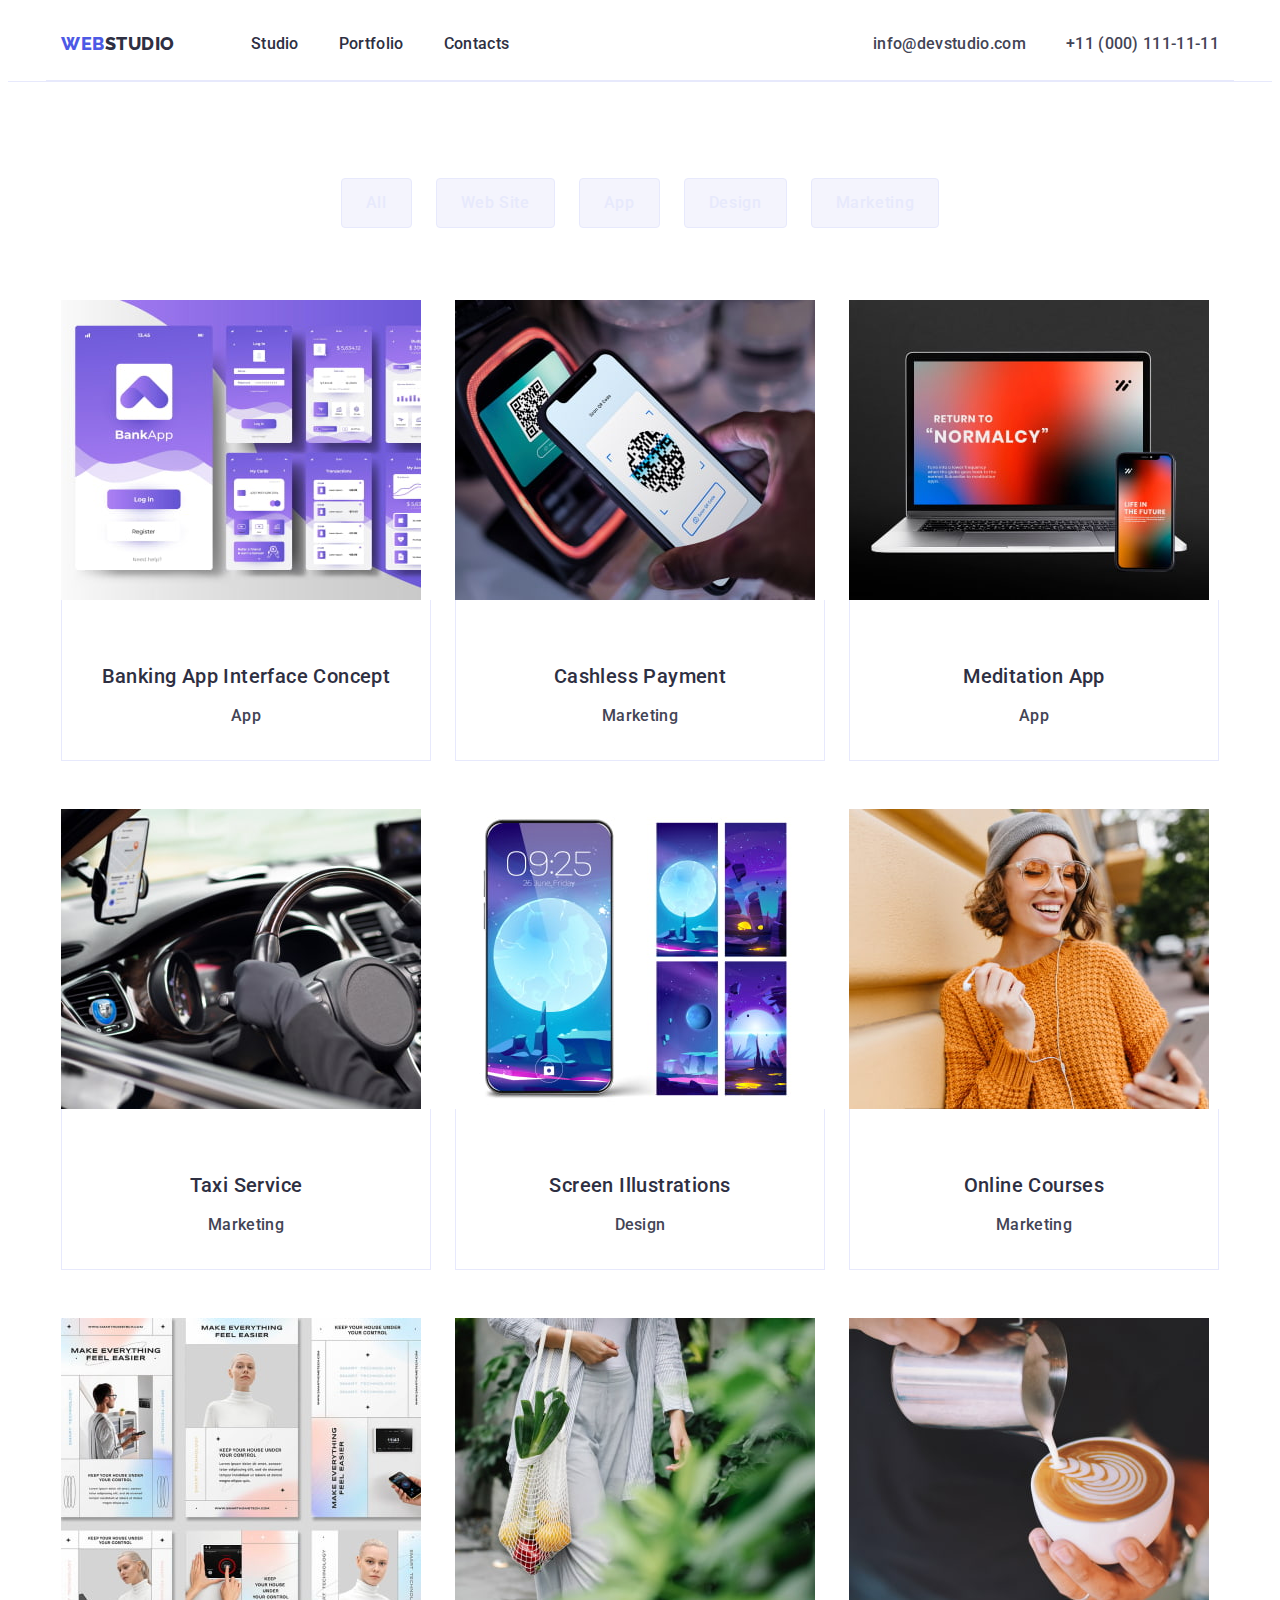
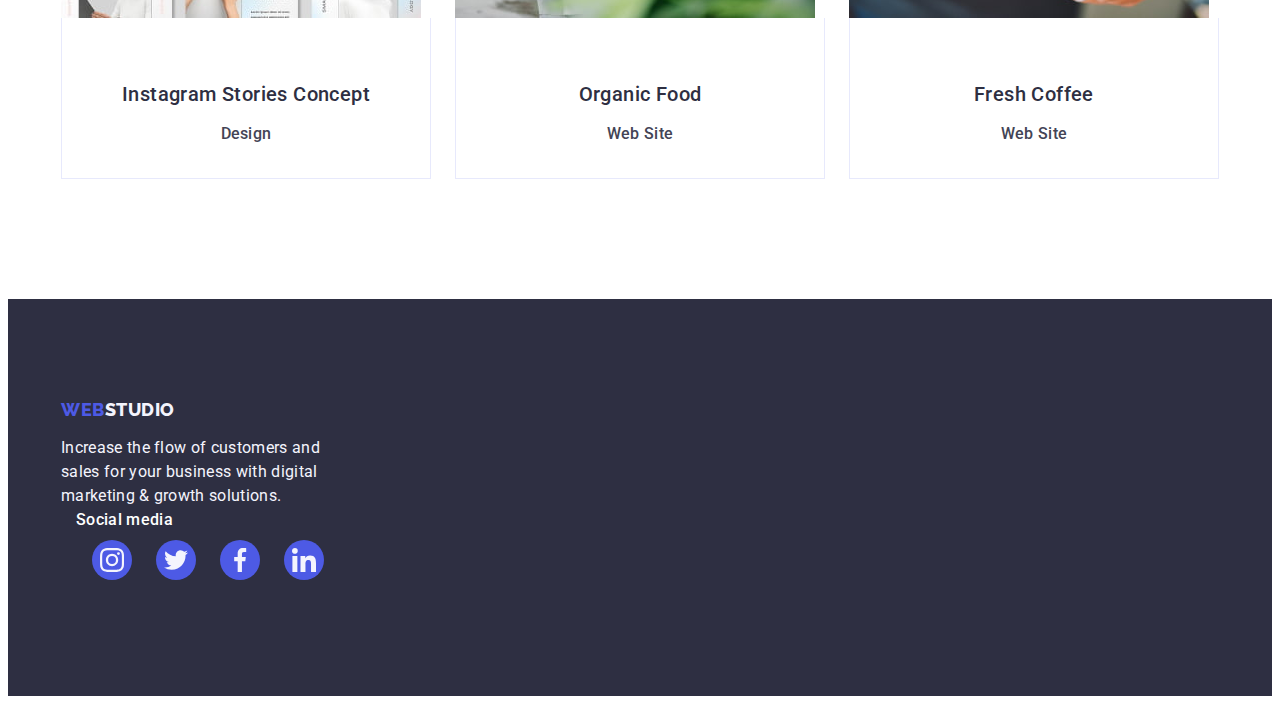
==== portfolio.html @ a4121685 "Summary" ====
<!DOCTYPE html>
<html lang="en">
  <head>
    <meta charset="UTF-8" />
    <meta name="viewport" content="width=device-width, initial-scale=1.0" />
    <title>Portfolio</title>
    <link rel="preconnect" href="https://fonts.googleapis.com" />
    <link rel="preconnect" href="https://fonts.gstatic.com" crossorigin />
    <link
      href="https://fonts.googleapis.com/css2?family=Roboto:wght@400;500;700&display=swap"
      rel="stylesheet"
    />
    <link rel="preconnect" href="https://fonts.googleapis.com" />
    <link rel="preconnect" href="https://fonts.gstatic.com" crossorigin />
    <link
      href="https://fonts.googleapis.com/css2?family=Raleway:wght@800&display=swap"
      rel="stylesheet"
    />
    <!-- modern-normalize -->
    <link
      rel="stylesheet"
      href="https://cdnjs.cloudflare.com/ajax/libs/modern-normalize/2.0.0/modern-normalize.min.css"
      integrity="sha512-4xo8blKMVCiXpTaLzQSLSw3KFOVPWhm/TRtuPVc4WG6kUgjH6J03IBuG7JZPkcWMxJ5huwaBpOpnwYElP/m6wg=="
      crossorigin="anonymous"
      referrerpolicy="no-referrer"
    />
    <!-- custom styles -->
    <link rel="stylesheet" href="./css/styles.css" />
  </head>
  <body>
    <header class="header-section">
      <div class="header-container container">
        <nav class="nav">
          <a class="link logo" href="./index.html"
            >Web<span class="logo-dark">Studio</span></a
          >
          <ul class="nav-list list">
            <li class="link nav-list-item">
              <a class="nav-list-link link" href="./index.html">Studio</a>
            </li>
            <li class="link nav-list-item">
              <a class="nav-list-link link" href="./portfolio.html"
                >Portfolio</a
              >
            </li>
            <li class="link nav-list-item">
              <a class="nav-list-link link" href="">Contacts</a>
            </li>
          </ul>
        </nav>
        <address class="address">
          <ul class="list-address list">
            <li class="link adress-list-item">
              <a class="link adress-list-link" href="mailto:info@devstudio.com"
                >info@devstudio.com</a
              >
            </li>
            <li class="link adress-list-item">
              <a class="link adress-list-link" href="tel:+110001111111"
                >+11 (000) 111-11-11</a
              >
            </li>
          </ul>
        </address>
      </div>
    </header>

    <main>
      <section class="section-container">
        <div class="container">
          <h1 class="visually-hidden">Filter Btn Active</h1>
          <ul class="list filter-btn">
            <li><button class="portfolio-button" type="button">All</button></li>
            <li>
              <button class="portfolio-button" type="button">Web Site</button>
            </li>
            <li><button class="portfolio-button" type="button">App</button></li>
            <li>
              <button class="portfolio-button" type="button">Design</button>
            </li>
            <li>
              <button class="portfolio-button" type="button">Marketing</button>
            </li>
          </ul>
          <ul class="card-set-opportunities list list-opportunities">
            <li class="card-set-item-opportunities link">
              <a class="link list-row" href="">
                <img
                  src="./images/row-1/img-1.jpg"
                  alt="Banking App Interface Concept"
                  width="360"
                  height="300"
                />
                <div class="text-wrapper">
                  <h2 class="list-titel">Banking App Interface Concept</h2>
                  <p class="list-text">App</p>
                </div>
              </a>
            </li>
            <li class="card-set-item-opportunities link">
              <a class="link list-row" href="">
                <div class="opportunities-box">
                  <img
                    src="./images/row-1/img-2.jpg"
                    alt="Cashless Payment"
                    width="360"
                    height="300"
                  />
                  <p class="overlay overlay-text">
                    14 Stylish and User-Friendly App Design Concepts · Task
                    Manager App · Calorie Tracker App · Exotic Fruit Ecommerce
                    App · Cloud Storage App
                  </p>
                </div>
                <div class="text-wrapper">
                  <h2 class="list-titel">Cashless Payment</h2>
                  <p class="list-text">Marketing</p>
                </div>
              </a>
            </li>
            <li class="card-set-item-opportunities link">
              <a class="link list-row" href="">
                <img
                  src="./images/row-1/img-3.jpg"
                  alt="Meditation App"
                  width="360"
                  height="300"
                />
                <div class="text-wrapper">
                  <h2 class="list-titel">Meditation App</h2>
                  <p class="list-text">App</p>
                </div>
              </a>
            </li>
            <li class="card-set-item-opportunities link">
              <a class="link list-row" href="">
                <img
                  src="./images/row-2/img-1.jpg"
                  alt="Taxi Service"
                  width="360"
                  height="300"
                />
                <div class="text-wrapper">
                  <h2 class="list-titel">Taxi Service</h2>
                  <p class="list-text">Marketing</p>
                </div>
              </a>
            </li>
            <li class="card-set-item-opportunities link">
              <a class="link list-row" href="">
                <img
                  src="./images/row-2/img-2.jpg"
                  alt="Screen Illustrations"
                  width="360"
                  height="300"
                />
                <div class="text-wrapper">
                  <h2 class="list-titel">Screen Illustrations</h2>
                  <p class="list-text">Design</p>
                </div>
              </a>
            </li>
            <li class="card-set-item-opportunities link">
              <a class="link list-row" href="">
                <img
                  src="./images/row-2/img-3.jpg"
                  alt="Online Courses"
                  width="360"
                  height="300"
                />
                <div class="text-wrapper">
                  <h2 class="list-titel">Online Courses</h2>
                  <p class="list-text">Marketing</p>
                </div>
              </a>
            </li>
            <li class="card-set-item-opportunities link">
              <a class="link list-row" href="">
                <img
                  src="./images/row-3/img-1.jpg"
                  alt="Instagram Stories Concept"
                  width="360"
                  height="300"
                />
                <div class="text-wrapper">
                  <h2 class="list-titel">Instagram Stories Concept</h2>
                  <p class="list-text">Design</p>
                </div>
              </a>
            </li>
            <li class="card-set-item-opportunities link">
              <a class="link list-row" href="">
                <img
                  src="./images/row-3/img-2.jpg"
                  alt="Organic Food"
                  width="360"
                  height="300"
                />
                <div class="text-wrapper">
                  <h2 class="list-titel">Organic Food</h2>
                  <p class="list-text">Web Site</p>
                </div>
              </a>
            </li>
            <li class="card-set-item-opportunities link">
              <a class="link list-row" href="">
                <img
                  src="./images/row-3/img-3.jpg"
                  alt="Fresh Coffee"
                  width="360"
                  height="300"
                />
                <div class="text-wrapper">
                  <h2 class="list-titel">Fresh Coffee</h2>
                  <p class="list-text">Web Site</p>
                </div>
              </a>
            </li>
          </ul>
        </div>
      </section>
    </main>
    <footer class="portfolio-footer">
      <div class="container footer">
        <div class="text-footer">
          <a class="link logo" href="./index.html"
            >Web<span class="logo-light">Studio</span></a
          >
          <p class="logo-desc">
            Increase the flow of customers and sales for your business with
            digital marketing & growth solutions.
          </p>
          <div class="box-social-media container">
            <h2 class="title-social-media">Social media</h2>
            <ul class="team-card-socials socials">
              <li class="socials-item">
                <a href="" class="socials-link">
                  <span class="hero-link-circle">
                    <svg class="socials-icon" width="24px" height="24px">
                      <use href="./images/icons.svg#icon-instagram-2"></use>
                    </svg>
                  </span>
                </a>
              </li>
              <li class="socials-item">
                <a href="" class="socials-link">
                  <span class="hero-link-circle">
                    <svg class="socials-icon" width="24px" height="24px">
                      <use href="./images/icons.svg#icon-twitter-1"></use>
                    </svg>
                  </span>
                </a>
              </li>
              <li class="socials-item">
                <a href="" class="socials-link">
                  <span class="hero-link-circle">
                    <svg class="socials-icon" width="24px" height="24px">
                      <use href="./images/icons.svg#icon-facebook-1"></use>
                    </svg>
                  </span>
                </a>
              </li>
              <li class="socials-item">
                <a href="" class="socials-link">
                  <span class="hero-link-circle">
                    <svg class="socials-icon" width="24px" height="24px">
                      <use href="./images/icons.svg#icon-linkedin-1"></use>
                    </svg>
                  </span>
                </a>
              </li>
            </ul>
          </div>
        </div>
      </div>
    </footer>
  </body>
</html>
---- css/styles.css ----
:root {
    /* Fonts */
    --primary-font:"Roboto","sans-serif";
    --secondary-font:"Raleway", "sans-serif";
    /* Colors */
    --primary-colors:#434455;
    --navyblue: #2E2F42;
    --bg-color: #FFFFFF;
    --logo-color:#4d5ae5;
    --color-nav-list-item:#2e2f42;
    --desc-list-text:#434455;
    --footer-background-color:#2e2f42;
    --logo-color:#4d5ae5;
    --logo-desc-color:#F4F4FD;
    --portfolio-button-color:#4d5ae5;
    --portfolio-button-bg:#F4F4FD;
    --benefits-title-color:#2e2f42;
    --desc-title-color:#2e2f42;
   --desc-team-title-color:#2e2f42;
   --desc-team-subtitle-color:#2e2f42;
   --portfolio-footer-bg:#2e2f42;
   --portfolio-button-color:#e7e9fc;
   --portfolio-button-hover-color:#e7e9fc;
/* Others */
--item: 3;
--indent: 24px;
   /* Portfolio */
   --list-titel-color:#2e2f42;
   --list-text-color:#434455;
}


/* Base styles */
body {
font-family: "Roboto", sans-serif;
color: var(--primary-colors);
background-color: var(--bg-color);
}
.header-section{
    border-bottom: 1px solid #e7e9fc
}
.header-container {
    display: flex;
    justify-content: space-between;
    border-bottom: 1px solid #e7e9fc;
}

/* reset start */
h1,
h2,
h3,
h4,
h5,
h6,
p {
    margin: 0;
}

.link{
    color: currentColor;
    text-decoration: none;
}
.list {
    list-style: none;
    padding: 0;
    margin: 0;
}

img {
    display: block;
    max-width: 100%;
    height: auto;
    object-fit: cover;
}
.section {
    padding-top: 60px;
    padding-bottom: 60px;

}
.container {
    max-width: 1158px;
    padding-left: 15px;
    padding-right: 15px;
    margin-left: auto;
    margin-right: auto;

    /* outline: 2px solid #2E2F42;
        outline-offset: -2px; */
}

.hero {
    padding-bottom: 123px;
   
}

.hero-button {
    display: block;
    height: 56px;
    min-width: 169px;
    margin-left: auto;
    margin-right: auto;
    padding: 16px 32px;
    border-radius: 4px;
        background: var(--iris, #4D5AE5);
        box-shadow: 0px 4px 4px 0px rgba(0, 0, 0, 0.15);
        border: none;
}
.hero-container {
    /* padding: 188px 0 */

}

.link {
    text-decoration: none;

    /* Studio */
    font-family: 'Roboto';
    font-weight: 500;
    line-height: 1.5;
    letter-spacing: 0.02em;
    color: currentColor;
}
   
button {
    font-family: inherit;
    cursor: pointer;
}


/* top Line */
.nav {
display: flex;
align-items: center;

}

.linl.logo {
    
}
.logo {
    display: flex;
    align-items: center;
    margin-right: 76px;
        color: var(--logo-color);
        font-family: "Raleway", sans-serif;
        font-weight: 800;
        font-size: 18px;
        font-style: normal;
        line-height: 1.17;
        letter-spacing: 0.03em;
        text-transform: uppercase;
        text-decoration: none;
        color: currentColor;


}
.link {
    text-decoration: none;
}
.logo-dark {
    color: var(--navyblue, #2E2F42);

}
.logo-light {
    color: var(--cloud, #F4F4FD);
}

.nav-list{
    display: flex;
    gap: 40px;
    align-items: center;
}
.list {
    color: #2E2F42);
    font-size: 16px;
    font-style: normal;
    font-weight: 500;
    line-height: 1.5;
    letter-spacing: 0.32px;
    list-style: none;
        
       

}

.nav-list-item {
font-weight: 500;
font-size: 16px;
line-height: 1.5;
letter-spacing: 0.002em;
color:var(--color-nav-list-item) ;
}



.nav-list-link {
    position: relative;
    display: block;
    padding-top: 24px;
    padding-bottom: 24px;

    transition: color 250ms cubic-bezier(0.4, 0, 0.2, 1), color 250ms cubic-bezier(0.4, 0, 0.2, 1) ;

}
.nav-list-link::after {
    content: "";
    position: absolute;
    bottom: 0;
    left: 0;

    display: block;
    width: 100%;
    left: 0;
    bottom: -1;
    height: 4px;
    border-radius: 2px;
}



.nav-list-link:hover::after{
background: var(--ocean, #404BBF);
 }
    





.link:hover {
    color:#404bbf ;
}
.link:focus {
    color: #404bbf;
}

.address {
    color: var(--slate, #434455);
    
        font-size: 16px;
        font-style: normal;
        font-weight: 400;
        line-height: 1.5;
        letter-spacing: 0.02em;
        text-decoration: none;

}
.address:hover {
color: #404bbf;
}
.adress:focus {
    color: #404bbf;
}

.list-address {
    align-items: center;
    display: flex;
    gap: 40px;
}

.list {

}

.adress-list-item {
    list-style: none;
}

.adress-list-link{
display: block;
padding-top: 24px;
 padding-bottom: 24px;
text-decoration: none;
color: currentColor;

transition: color 250ms cubic-bezier(0.4, 0, 0.2, 1), color 250ms cubic-bezier(0.4, 0, 0.2, 1);

}

.adress-list-link:hover {
    color: #404bbf;

}
.adress-list-link:focus {
color: #404bbf;
}

/* hero images */
.hero {
    padding: 188px 0;
    background: var(--navyblue);
    background-repeat: no-repeat;
    background-position: center;
    max-width: 1440px;
    margin: 0 auto;
    background-image: linear-gradient(rgba(46, 47, 66, 0.7),
        rgba(46, 47, 66, 0.7)),
        url(../images/hero-image/people-office-1.jpg);

}

.hero-title {
        max-width:496px;;
        margin: 0 auto;
        margin-bottom:  48px;
        font-weight: 700;
        font-size: 56px;
        line-height: 1.07;
        text-align: center;
        letter-spacing: 0.02em;
        color: #FFFFFF;

}

.hero-button {

    background-color: #4D5AE5;
    font-family: "Roboto", sans-serif;
    font-weight: 500;
    font-size: 16px;
    line-height: 1.5;
    letter-spacing: 0.04em;
        color: #ffffff;
}
.hero-button:hover {
    background-color: #404BBF;
}

.hero-button:focus {
    background-color: #404BBF;
}




/* overeating */
.benefits-section {
padding: 120px 0;
}

.benefits-title {
font-weight: 500;
    font-size: 20px;
    line-height: 1.2;
    letter-spacing: 0.02em;
    color:var(--benefits-title-color) ;
    margin-bottom: 8px;
    margin-top: 8px;
}

/* visually-hidden */

.container-benefits{
    width: 1158px;
}
.benefits-title-our-advantages{
    position: absolute;
    width: 1px;
    height: 1px;
    margin: -1px;
    border: 0;
    padding: 0;
    white-space: nowrap;
    clip-path: inset(100%);
    clip: rect(0 0 0 0);
    overflow: hidden;
}

.list-benefits {
display: flex;
gap: 24px;
}

.benefits-list-item {
width: calc((100% - 24px * 3) /4);
    list-style: none;
    padding-left: 24px;
}

.benefits-list-wrapper {
 width: 264px;
 height: 112px;
 display: flex;
 align-items: center;
 justify-content: center;
border-radius: 4px;
background: var(--cloud, #F4F4FD);

}

.benefits-list-item:first-child{
    padding-left: 0px;
}
   


.benefits-list-desc {
line-height: 1.5;
letter-spacing:0.02em;

}


/*What Are we doing */
.desc-section {
    padding-bottom: 120px;

}

.desc-title {
    margin: 0 auto;
    margin-bottom: 72px;
    font-weight: 500;
    font-size: 36px;
    line-height: 1.11;
    letter-spacing: 0.02em;
    text-align: center;
    text-transform: capitalize;
    color:var(--desc-title-color)
}

.card-set-ul {
    display: flex;
    gap: 24px;
    flex-wrap: wrap;
    
    /* column-gap: var(--indent); */
}

.card-set-item {
    /* width: calc((100% - var(--indent) * var(--item)-1)) / var(--item); */
width: calc(100% - 48px)/3;
}


.list {

}

.desc-list-item {

   
}


.desc-list-img {
}

/* Our Team */
.desc-team {
background-color: #F4F4FD;
padding: 120px 0
}

.desc-team-title {
margin: 0 auto;
margin-bottom: 72px;
font-size: 36px;
line-height: 1.11;
text-align:center;
letter-spacing: 0.02em;
text-transform: capitalize;
color:var(--desc-team-title-color) ;
}

.card-set-our-team{
    display: flex;
    gap: 24px;
}


.list {list-style: none;
}
.our-team {
    display: flex;
    text-align: center;
}

.desc-team-list-item {
    gap: 24px;
  width: calc((100% - 72px) / 4);
    list-style: none;
    /* background-color: #FFFFFF; */
    border-radius: 0px 0px 4px 4px;

} 

.desc-list-img {

   
}
.desc-team-wrapper {
padding: 32px 0px;
background: var(--white, #FFF);
    box-shadow: 0px 2px 1px 0px rgba(46, 47, 66, 0.08), 0px 1px 1px 0px rgba(46, 47, 66, 0.16), 0px 1px 6px 0px rgba(46, 47, 66, 0.08);
    
} 

.desc-team-subtitle {
margin-top: 32px;
margin-bottom: 8px;
font-weight: 500;
font-size: 20px;
line-height: 1.2;
letter-spacing: 0.02em;
color:var(--desc-team-subtitle-color)
}

.desc-list-text {
line-height: 1.5;
letter-spacing: 0.02em;
color: var(--desc-list-text)
}

.team-card-socials {
    display: flex;
    justify-content: center;
    align-items: center;
    gap: 24px; 
    margin-top: 8px;
    /* margin-bottom: 32px; */
    margin-left: 16px;
    margin-right: 16px;
    list-style-type: none;
    padding-left: 0;
    max-width: 232px;
}

.socials-item {
    
}

.hero-link-circle {
    display: inline-flex;
    align-items: center;
    justify-content: center;
    /* gap: 24px; */

    width: 40px;
    height: 40px;

    background-color:  #4D5AE5;
    border-radius: 50%;
}

.socials-icon {
    fill: #F4F4FD;
}

/* Customers */
.section-customers {
    max-width: 1128px;
    height: 200px;
}

.box-customers {
    margin: 0;
}


.title-customers{
color: var(--navyblue, #2E2F42);
    text-align: center;

font-family: Roboto;
    font-size: 36px;
    font-style: normal;
    font-weight: 700;
    line-height: 1.11;
    /* 111.111% */
    letter-spacing: 0.02em;
    text-transform: capitalize;
    margin-top: 0;
    margin-bottom: 72px;

}

.list-customers{
    display: flex;
    justify-content: center;
        align-items: center;
    gap: 24px;
    margin-right: 16px;
    list-style-type: none;
    padding-left: 0;
    

}
.item-customers{
border-radius: 4px;
    border: 1px solid var(--lightslate, #8E8F99);
    gap: 24px;
    fill: #8E8F99;
}

.item-customers :hover {
fill: #404BBF;
}


.border-icon{


}

.icon-customers{

}

/* Footer */
.footer{
    padding: 100px 0;
    background-color: var(--footer-background-color);
    
}


.logo {
font-family: "Raleway", sans-serif;
line-height: 1.17;
color:var(--logo-color)
}

.logo-footer{
    display: inline-block;
    margin-bottom: 16px;
}
.logo-desc {
margin-top: 16px;
line-height: 1.5;
color:var(--logo-desc-color);
letter-spacing:0.02em;
display: block;
max-width: 264px;
}


/* Portfolio */
/* main */
.portfolio-footer {
background-color:var(--portfolio-footer-bg)
}

.card-set-opportunities {
display: flex;
flex-wrap: wrap;
column-gap: 24px;
row-gap: 48px;
}

.list-opportunities{
    text-align: center;
}
.card-set-item-opportunities{
width: calc((100% - 48px) / 3);
}
.list {
list-style:none;
}
.filter-btn{
    display: flex;
    margin-bottom: 72px;
    justify-content: center;
    gap: 24px;
}
.portfolio-button {
    padding: 12px 24px;
    font-family: "Roboto", sans-serif;
    font-weight: 500;
    font-size: 16px;
    line-height: 1.5;
    letter-spacing: 0.04em;
    color: var(--portfolio-button-color);
    background-color: var(--portfolio-button-bg);
    border: 1px solid var(--portfolio-button-color);
    border-radius: 4px;

}

.portfolio-button:hover {
    color: #FFFFFF;
    background-color: #404BBF;
    border: 1px solid var(--portfolio-button-hover-color);
    border: 1px solid transparent;
}

.portfolio-button:focus {
    color: #FFFFFF;
    background-color: #404BBF;
    border: 1px solid transparent;
}

.section-container{
padding-top: 96px;
padding-bottom: 120px;
}
.visually-hidden {
    position: absolute;
        width: 1px;
        height: 1px;
        margin: -1px;
        border: 0;
        padding: 0;
        white-space: nowrap;
        clip-path: inset(100%);
        clip: rect(0 0 0 0);
        overflow: hidden;
}
.link{
    text-decoration: none
}

.list-row-link {
    text-decoration: none
}

.text-wrapper{
    padding: 32px 16px;
    border: 1px solid var(--cornflower, #E7E9FC);
    background: var(--white, #FFF);
    border-top: none;
}

.list-titel {
    margin-top: 32px;
    margin-bottom: 8px;
    font-weight: 500;
    font-size: 20px;
    line-height: 1.2;
    letter-spacing: 0.02em;
    color:var(--list-titel-color)
}
.list-text {
    padding-top: 8px;
    font-size: 16px;
    line-height: 1.5;
    letter-spacing: 0.02em;
    color:var(--list-text-color);
}

.opportunities-box {
    position: relative;
    overflow: hidden;
}

.box-social-media {
    

}

.overlay {
position: absolute;
    top: 0;
    left: 0;
    transform: translateY(100%);
    transition-property: transform;
    transition-duration: 400ms;
    transition-timing-function: ease;
    transition-delay: 0s;


    width: 100%;
    height: 100%;

    display: flex;
    justify-content: center;
    align-items: center;
    background: var(--iris, #4D5AE5);
    padding-left: 32px;
    padding-right: 32px;
    padding-top: 40px;
    padding-bottom: 164px;
}

.card-set-item-opportunities:hover .overlay {
    transform: translateY(0);
}
.overlay-text {
    color: var(--cloud, #F4F4FD);
    font-size: 16px;
    line-height: 1.5;
    letter-spacing: 0.03em;
}

.title-social-media{
    color: var(--white, #FFF);
    
        /* Body Medium */
        font-family: Roboto;
        font-size: 16px;
        font-style: normal;
        font-weight: 500;
        line-height: 1.5;
        letter-spacing: 0.32px;
}

/* Modal window */
.backdrop {
position: fixed;
top: 0;
left: 0;

width: 100%;
height: 100%;
background: var(--navyblue-modal, rgba(46, 47, 66, 0.40));

transition: opacity 300ms ease-out, visibility 300ms ease-out;

}

.backdrop.is-hidden {
    opacity: 0;
    pointer-events: none;
    visibility: hidden;
}
.modal {
    position: absolute;
    top: 50%;
    left: 50%;
    transform: translateX(-50%) translateY(-50%);


   width: 408px; 
   min-height: 584px;
border-radius: 4px;
    background: var(--dairy, #FCFCFC);
    box-shadow: 0px 2px 1px 0px rgba(0, 0, 0, 0.20), 0px 1px 3px 0px rgba(0, 0, 0, 0.12), 0px 1px 1px 0px rgba(0, 0, 0, 0.14);

}

.modal-btn {
    position: absolute;
    top: 24px;
    right: 24px;
    display: flex;
    justify-content: center;
    align-items: center;

fill: var(--cornflower, #E7E9FC);
    stroke-width: 1px;
    stroke: rgba(0, 0, 0, 0.10);

    border-radius: 50%;
    padding: 8px;
}

.modal-btn-icon {
 fill: #2E2F42;
}
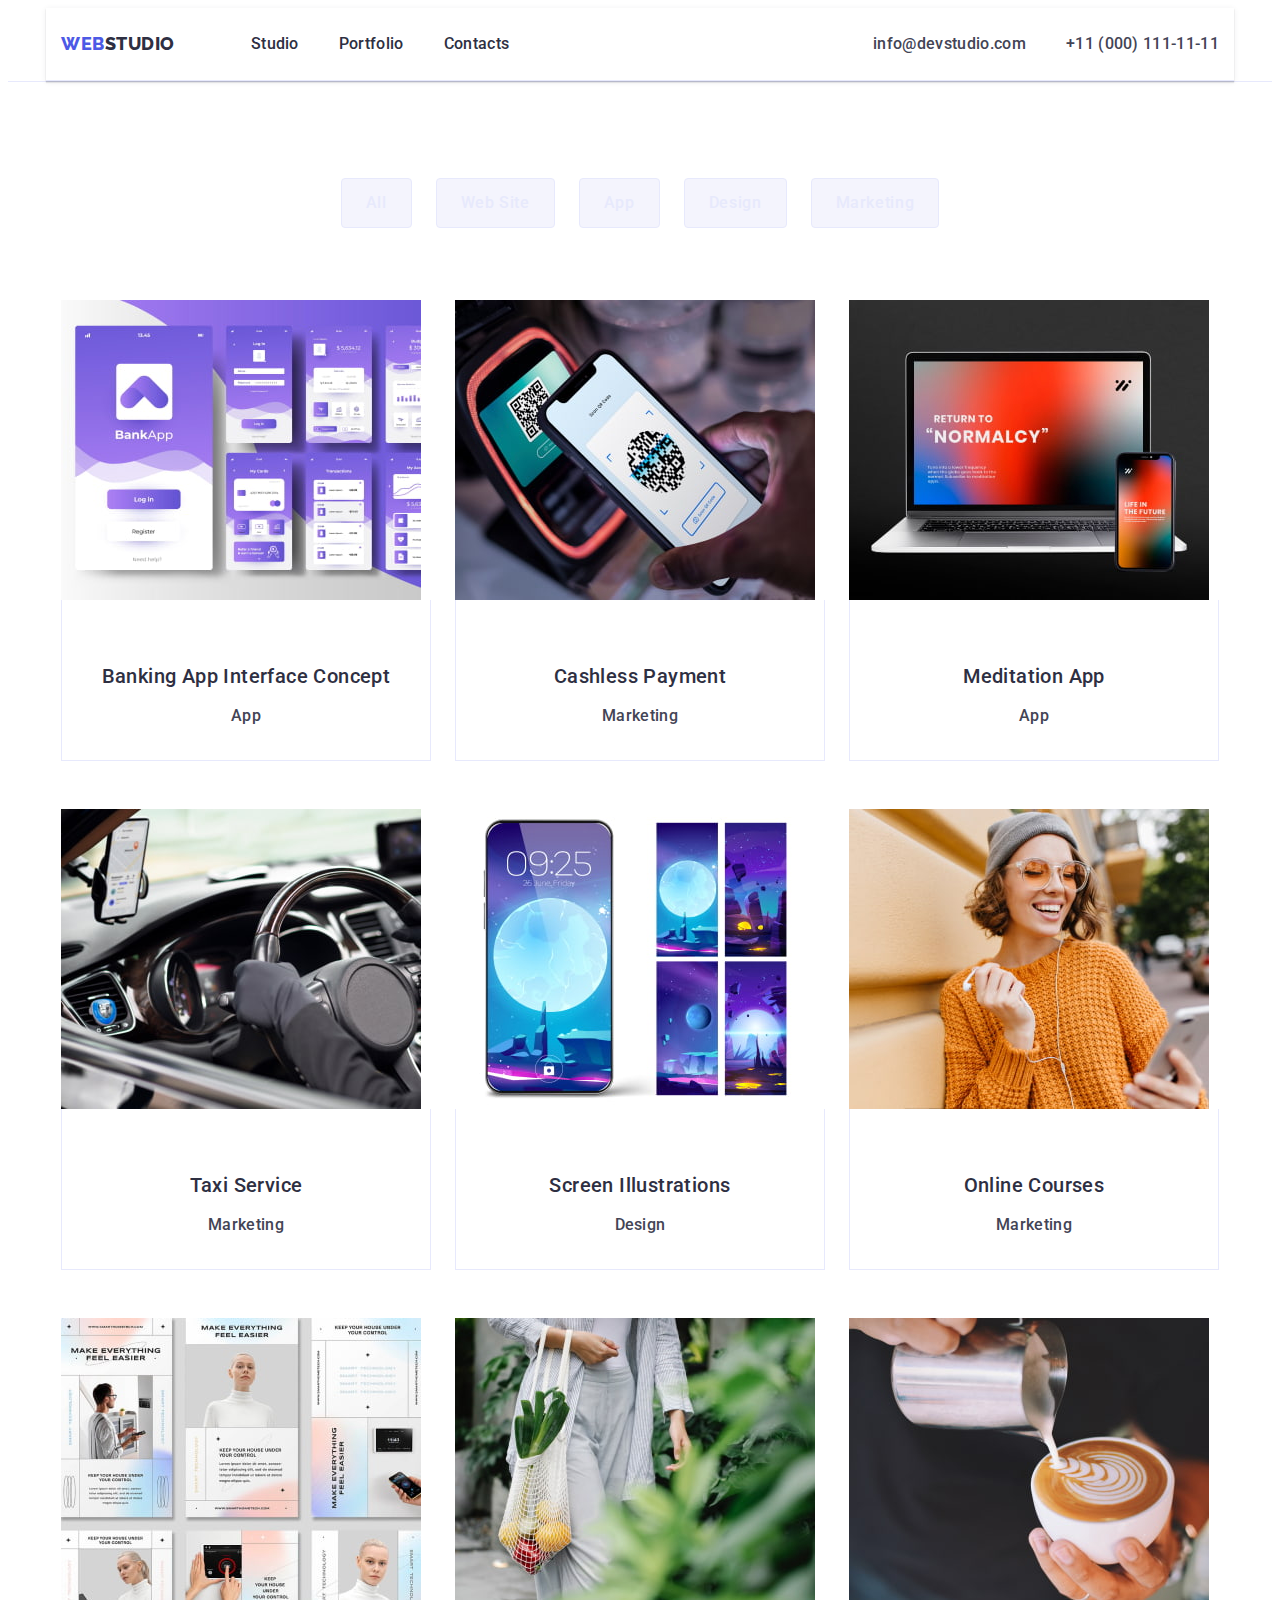
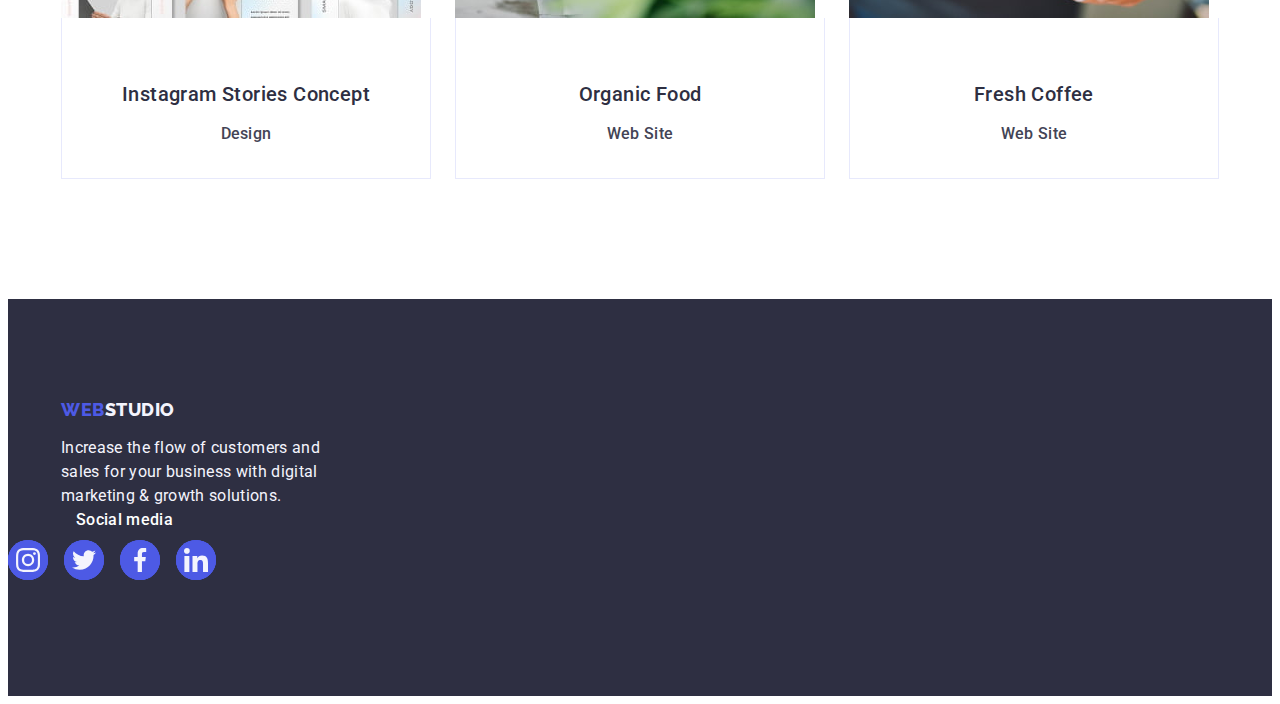
==== commit 58ad4f0f: "Update" ====
--- a/portfolio.html
+++ b/portfolio.html
@@ -70,27 +70,38 @@
         <div class="container">
           <h1 class="visually-hidden">Filter Btn Active</h1>
           <ul class="list filter-btn">
-            <li><button class="portfolio-button" type="button">All</button></li>
-            <li>
+            <li class="item-button">
+              <button class="portfolio-button" type="button">All</button>
+            </li>
+            <li class="item-button">
               <button class="portfolio-button" type="button">Web Site</button>
             </li>
-            <li><button class="portfolio-button" type="button">App</button></li>
-            <li>
+            <li class="item-button">
+              <button class="portfolio-button" type="button">App</button>
+            </li>
+            <li class="item-button">
               <button class="portfolio-button" type="button">Design</button>
             </li>
-            <li>
+            <li class="item-button">
               <button class="portfolio-button" type="button">Marketing</button>
             </li>
           </ul>
           <ul class="card-set-opportunities list list-opportunities">
             <li class="card-set-item-opportunities link">
               <a class="link list-row" href="">
-                <img
-                  src="./images/row-1/img-1.jpg"
-                  alt="Banking App Interface Concept"
-                  width="360"
-                  height="300"
-                />
+                <div class="opportunities-box">
+                  <img
+                    src="./images/row-1/img-1.jpg"
+                    alt="Banking App Interface Concept"
+                    width="360"
+                    height="300"
+                  />
+                  <p class="overlay overlay-text">
+                    14 Stylish and User-Friendly App Design Concepts · Task
+                    Manager App · Calorie Tracker App · Exotic Fruit Ecommerce
+                    App · Cloud Storage App
+                  </p>
+                </div>
                 <div class="text-wrapper">
                   <h2 class="list-titel">Banking App Interface Concept</h2>
                   <p class="list-text">App</p>
@@ -120,12 +131,19 @@
             </li>
             <li class="card-set-item-opportunities link">
               <a class="link list-row" href="">
-                <img
-                  src="./images/row-1/img-3.jpg"
-                  alt="Meditation App"
-                  width="360"
-                  height="300"
-                />
+                <div class="opportunities-box">
+                  <img
+                    src="./images/row-1/img-3.jpg"
+                    alt="Meditation App"
+                    width="360"
+                    height="300"
+                  />
+                  <p class="overlay overlay-text">
+                    14 Stylish and User-Friendly App Design Concepts · Task
+                    Manager App · Calorie Tracker App · Exotic Fruit Ecommerce
+                    App · Cloud Storage App
+                  </p>
+                </div>
                 <div class="text-wrapper">
                   <h2 class="list-titel">Meditation App</h2>
                   <p class="list-text">App</p>
@@ -134,12 +152,19 @@
             </li>
             <li class="card-set-item-opportunities link">
               <a class="link list-row" href="">
-                <img
-                  src="./images/row-2/img-1.jpg"
-                  alt="Taxi Service"
-                  width="360"
-                  height="300"
-                />
+                <div class="opportunities-box">
+                  <img
+                    src="./images/row-2/img-1.jpg"
+                    alt="Taxi Service"
+                    width="360"
+                    height="300"
+                  />
+                  <p class="overlay overlay-text">
+                    14 Stylish and User-Friendly App Design Concepts · Task
+                    Manager App · Calorie Tracker App · Exotic Fruit Ecommerce
+                    App · Cloud Storage App
+                  </p>
+                </div>
                 <div class="text-wrapper">
                   <h2 class="list-titel">Taxi Service</h2>
                   <p class="list-text">Marketing</p>
@@ -148,12 +173,19 @@
             </li>
             <li class="card-set-item-opportunities link">
               <a class="link list-row" href="">
-                <img
-                  src="./images/row-2/img-2.jpg"
-                  alt="Screen Illustrations"
-                  width="360"
-                  height="300"
-                />
+                <div class="opportunities-box">
+                  <img
+                    src="./images/row-2/img-2.jpg"
+                    alt="Screen Illustrations"
+                    width="360"
+                    height="300"
+                  />
+                  <p class="overlay overlay-text">
+                    14 Stylish and User-Friendly App Design Concepts · Task
+                    Manager App · Calorie Tracker App · Exotic Fruit Ecommerce
+                    App · Cloud Storage App
+                  </p>
+                </div>
                 <div class="text-wrapper">
                   <h2 class="list-titel">Screen Illustrations</h2>
                   <p class="list-text">Design</p>
@@ -162,12 +194,19 @@
             </li>
             <li class="card-set-item-opportunities link">
               <a class="link list-row" href="">
-                <img
-                  src="./images/row-2/img-3.jpg"
-                  alt="Online Courses"
-                  width="360"
-                  height="300"
-                />
+                <div class="opportunities-box">
+                  <img
+                    src="./images/row-2/img-3.jpg"
+                    alt="Online Courses"
+                    width="360"
+                    height="300"
+                  />
+                  <p class="overlay overlay-text">
+                    14 Stylish and User-Friendly App Design Concepts · Task
+                    Manager App · Calorie Tracker App · Exotic Fruit Ecommerce
+                    App · Cloud Storage App
+                  </p>
+                </div>
                 <div class="text-wrapper">
                   <h2 class="list-titel">Online Courses</h2>
                   <p class="list-text">Marketing</p>
@@ -176,12 +215,19 @@
             </li>
             <li class="card-set-item-opportunities link">
               <a class="link list-row" href="">
-                <img
-                  src="./images/row-3/img-1.jpg"
-                  alt="Instagram Stories Concept"
-                  width="360"
-                  height="300"
-                />
+                <div class="opportunities-box">
+                  <img
+                    src="./images/row-3/img-1.jpg"
+                    alt="Instagram Stories Concept"
+                    width="360"
+                    height="300"
+                  />
+                  <p class="overlay overlay-text">
+                    14 Stylish and User-Friendly App Design Concepts · Task
+                    Manager App · Calorie Tracker App · Exotic Fruit Ecommerce
+                    App · Cloud Storage App
+                  </p>
+                </div>
                 <div class="text-wrapper">
                   <h2 class="list-titel">Instagram Stories Concept</h2>
                   <p class="list-text">Design</p>
@@ -190,12 +236,19 @@
             </li>
             <li class="card-set-item-opportunities link">
               <a class="link list-row" href="">
-                <img
-                  src="./images/row-3/img-2.jpg"
-                  alt="Organic Food"
-                  width="360"
-                  height="300"
-                />
+                <div class="opportunities-box">
+                  <img
+                    src="./images/row-3/img-2.jpg"
+                    alt="Organic Food"
+                    width="360"
+                    height="300"
+                  />
+                  <p class="overlay overlay-text">
+                    14 Stylish and User-Friendly App Design Concepts · Task
+                    Manager App · Calorie Tracker App · Exotic Fruit Ecommerce
+                    App · Cloud Storage App
+                  </p>
+                </div>
                 <div class="text-wrapper">
                   <h2 class="list-titel">Organic Food</h2>
                   <p class="list-text">Web Site</p>
@@ -204,12 +257,19 @@
             </li>
             <li class="card-set-item-opportunities link">
               <a class="link list-row" href="">
-                <img
-                  src="./images/row-3/img-3.jpg"
-                  alt="Fresh Coffee"
-                  width="360"
-                  height="300"
-                />
+                <div class="opportunities-box">
+                  <img
+                    src="./images/row-3/img-3.jpg"
+                    alt="Fresh Coffee"
+                    width="360"
+                    height="300"
+                  />
+                  <p class="overlay overlay-text">
+                    14 Stylish and User-Friendly App Design Concepts · Task
+                    Manager App · Calorie Tracker App · Exotic Fruit Ecommerce
+                    App · Cloud Storage App
+                  </p>
+                </div>
                 <div class="text-wrapper">
                   <h2 class="list-titel">Fresh Coffee</h2>
                   <p class="list-text">Web Site</p>
@@ -221,7 +281,7 @@
       </section>
     </main>
     <footer class="portfolio-footer">
-      <div class="container footer">
+      <div class="box-social-media container footer">
         <div class="text-footer">
           <a class="link logo" href="./index.html"
             >Web<span class="logo-light">Studio</span></a
@@ -231,7 +291,7 @@
             digital marketing & growth solutions.
           </p>
           <div class="box-social-media container">
-            <h2 class="title-social-media">Social media</h2>
+            <p class="subtitle-social-media">Social media</p>
             <ul class="team-card-socials socials">
               <li class="socials-item">
                 <a href="" class="socials-link">
--- a/css/styles.css
+++ b/css/styles.css
@@ -21,6 +21,8 @@
    --portfolio-footer-bg:#2e2f42;
    --portfolio-button-color:#e7e9fc;
    --portfolio-button-hover-color:#e7e9fc;
+   --socials-item-bg-color:#4d5ae5;
+   --link-customers-color:#8e8f99;
 /* Others */
 --item: 3;
 --indent: 24px;
@@ -43,6 +45,9 @@
     display: flex;
     justify-content: space-between;
     border-bottom: 1px solid #e7e9fc;
+    box-shadow: 0px 2px 1px rgba(46, 47, 66, 0.08),
+        0px 1px 1px rgba(46, 47, 66, 0.16),
+        0px 1px 6px rgba(46, 47, 66, 0.08);
 }
 
 /* reset start */
@@ -188,7 +193,7 @@
 font-size: 16px;
 line-height: 1.5;
 letter-spacing: 0.002em;
-color:var(--color-nav-list-item) ;
+color:var(--color-nav-list-item)
 }
 
 
@@ -205,7 +210,7 @@
 .nav-list-link::after {
     content: "";
     position: absolute;
-    bottom: 0;
+    bottom: -1;
     left: 0;
 
     display: block;
@@ -214,6 +219,7 @@
     bottom: -1;
     height: 4px;
     border-radius: 2px;
+    /* background-color: #404bbf; */
 }
 
 
@@ -264,6 +270,7 @@
 
 .adress-list-item {
     list-style: none;
+    transition: color 250ms cubic-bezier(0.4, 0, 0.2, 1);
 }
 
 .adress-list-link{
@@ -296,7 +303,7 @@
     background-image: linear-gradient(rgba(46, 47, 66, 0.7),
         rgba(46, 47, 66, 0.7)),
         url(../images/hero-image/people-office-1.jpg);
-
+background-size: cover;
 }
 
 .hero-title {
@@ -321,6 +328,7 @@
     line-height: 1.5;
     letter-spacing: 0.04em;
         color: #ffffff;
+        transition:background-color 250ms cubic-bezier(0.4, 0, 0.2, 1);
 }
 .hero-button:hover {
     background-color: #404BBF;
@@ -385,6 +393,7 @@
  justify-content: center;
 border-radius: 4px;
 background: var(--cloud, #F4F4FD);
+margin-bottom: 8px;
 
 }
 
@@ -482,6 +491,9 @@
     list-style: none;
     /* background-color: #FFFFFF; */
     border-radius: 0px 0px 4px 4px;
+    box-shadow:0px 1px 6px rgba(46, 47, 66, 0.08),
+        0px 1px 1px rgba(46, 47, 66, 0.16),
+        0px 2px 1px rgba(46, 47, 66, 0.08);
 
 } 
 
@@ -514,9 +526,12 @@
 
 .team-card-socials {
     display: flex;
+    gap: 16px;
     justify-content: center;
     align-items: center;
-    gap: 24px; 
+    width: 40px;
+    height: 40px;
+     
     margin-top: 8px;
     /* margin-bottom: 32px; */
     margin-left: 16px;
@@ -527,7 +542,27 @@
 }
 
 .socials-item {
-    
+    width: 40px;
+    height: 40px;
+    background-color: var(--socials-item-bg-color);
+    border-radius: 50%;
+    display: flex;
+    align-items: center;
+    justify-content: center;
+    transition: background-color 250ms cubic-bezier(0.4, 0, 0.2, 1);
+}
+.socials-link {
+    width: 100%;
+    height: 100%;
+    background-color: var(--socials-item-bg-color);
+    border-radius: 50%;
+    display: flex;
+    align-items: center;
+    justify-content: center;
+}
+.socials-link :hover, .socials-link :focus {
+    background-color: #31d0aa;
+    background-color: #31d0aa;
 }
 
 .hero-link-circle {
@@ -549,8 +584,9 @@
 
 /* Customers */
 .section-customers {
+    padding-top: 120px;
+    padding-bottom: 120px;
     max-width: 1128px;
-    height: 200px;
 }
 
 .box-customers {
@@ -587,8 +623,10 @@
 
 }
 .item-customers{
-border-radius: 4px;
-    border: 1px solid var(--lightslate, #8E8F99);
+    width: calc((100% - 120px) / 6);
+    height: 88px;
+/* border-radius: 4px;
+    border: 1px solid var(--lightslate, #8E8F99); */
     gap: 24px;
     fill: #8E8F99;
 }
@@ -597,6 +635,22 @@
 fill: #404BBF;
 }
 
+.link-customers{
+    width: 100%;
+    height: 100%;
+    border: 1px solid #8e8f99;
+    border-radius: 4px;
+    display: flex;
+    align-items: center;
+    justify-content: center;
+    color: var(--link-customers-color)
+ 
+}
+
+.link-customers :hover {
+    border-color: #404bbf;
+    color: #404bbf;
+}
 
 .border-icon{
 
@@ -604,7 +658,7 @@
 }
 
 .icon-customers{
-
+fill: currentColor;
 }
 
 /* Footer */
@@ -614,6 +668,11 @@
     
 }
 
+.footer-box {
+    display: flex;
+    align-items: baseline;
+    margin-right: 120px
+}
 
 .logo {
 font-family: "Raleway", sans-serif;
@@ -652,8 +711,17 @@
     text-align: center;
 }
 .card-set-item-opportunities{
+    display: block;
 width: calc((100% - 48px) / 3);
 }
+
+.card-set-item-opportunities :hover, .card-set-item-opportunities :focus {
+box-shadow: 0px 1px 6px rgba(46, 47, 66, 0.08),
+        0px 1px 1px rgba(46, 47, 66, 0.16),
+        0px 2px 1px rgba(46, 47, 66, 0.08);
+    transition: box-shadow 250ms cubic-bezier(0.4, 0, 0.2, 1);
+}
+
 .list {
 list-style:none;
 }
@@ -663,6 +731,14 @@
     justify-content: center;
     gap: 24px;
 }
+
+.item-button {
+transition: color 250ms cubic-bezier(0.4, 0, 0.2, 1),
+    background-color 250ms cubic-bezier(0.4, 0, 0.2, 1),
+    border-color 250ms cubic-bezier(0.4, 0, 0.2, 1),
+    box-shadow 250ms cubic-bezier(0.4, 0, 0.2, 1);
+}
+
 .portfolio-button {
     padding: 12px 24px;
     font-family: "Roboto", sans-serif;
@@ -682,6 +758,7 @@
     background-color: #404BBF;
     border: 1px solid var(--portfolio-button-hover-color);
     border: 1px solid transparent;
+    box-shadow: 0px 3px 1px rgba(0, 0, 0, 0.1), 0px 2px 1px rgba(0, 0, 0, 0.08), 0px 2px 2px rgba(0, 0, 0, 0.12);
 }
 
 .portfolio-button:focus {
@@ -744,8 +821,7 @@
 }
 
 .box-social-media {
-    
-
+   
 }
 
 .overlay {
@@ -782,7 +858,7 @@
     letter-spacing: 0.03em;
 }
 
-.title-social-media{
+.subtitle-social-media{
     color: var(--white, #FFF);
     
         /* Body Medium */
@@ -791,7 +867,7 @@
         font-style: normal;
         font-weight: 500;
         line-height: 1.5;
-        letter-spacing: 0.32px;
+        letter-spacing: 0.02em;
 }
 
 /* Modal window */
@@ -803,9 +879,7 @@
 width: 100%;
 height: 100%;
 background: var(--navyblue-modal, rgba(46, 47, 66, 0.40));
-
-transition: opacity 300ms ease-out, visibility 300ms ease-out;
-
+transition: opacity 250ms cubic-bezier(0.4, 0, 0.2, 1), visibility 250ms cubic-bezier(0.4, 0, 0.2, 1);
 }
 
 .backdrop.is-hidden {
@@ -825,7 +899,7 @@
 border-radius: 4px;
     background: var(--dairy, #FCFCFC);
     box-shadow: 0px 2px 1px 0px rgba(0, 0, 0, 0.20), 0px 1px 3px 0px rgba(0, 0, 0, 0.12), 0px 1px 1px 0px rgba(0, 0, 0, 0.14);
-
+   transition: transform 250ms cubic-bezier(0.4, 0, 0.2, 1);
 }
 
 .modal-btn {
@@ -835,15 +909,17 @@
     display: flex;
     justify-content: center;
     align-items: center;
-
-fill: var(--cornflower, #E7E9FC);
-    stroke-width: 1px;
-    stroke: rgba(0, 0, 0, 0.10);
-
-    border-radius: 50%;
-    padding: 8px;
-}
-
+    background-color: #e7e9fc;
+    border: 1px solid rgba(0, 0, 0, 0.1);
+    padding: 0;
+    transition: background-color 250ms cubic-bezier(0.4, 0, 0.2, 1), border 250ms cubic-bezier(0.4, 0, 0.2, 1);
+}
+
+.modal-btn :hover, .modal-btn :focus {
+    background-color: #404bbf;
+    border: none;
+    
+}
 .modal-btn-icon {
- fill: #2E2F42;
+transition: fill 250ms cubic-bezier(0.4, 0, 0.2, 1);
 }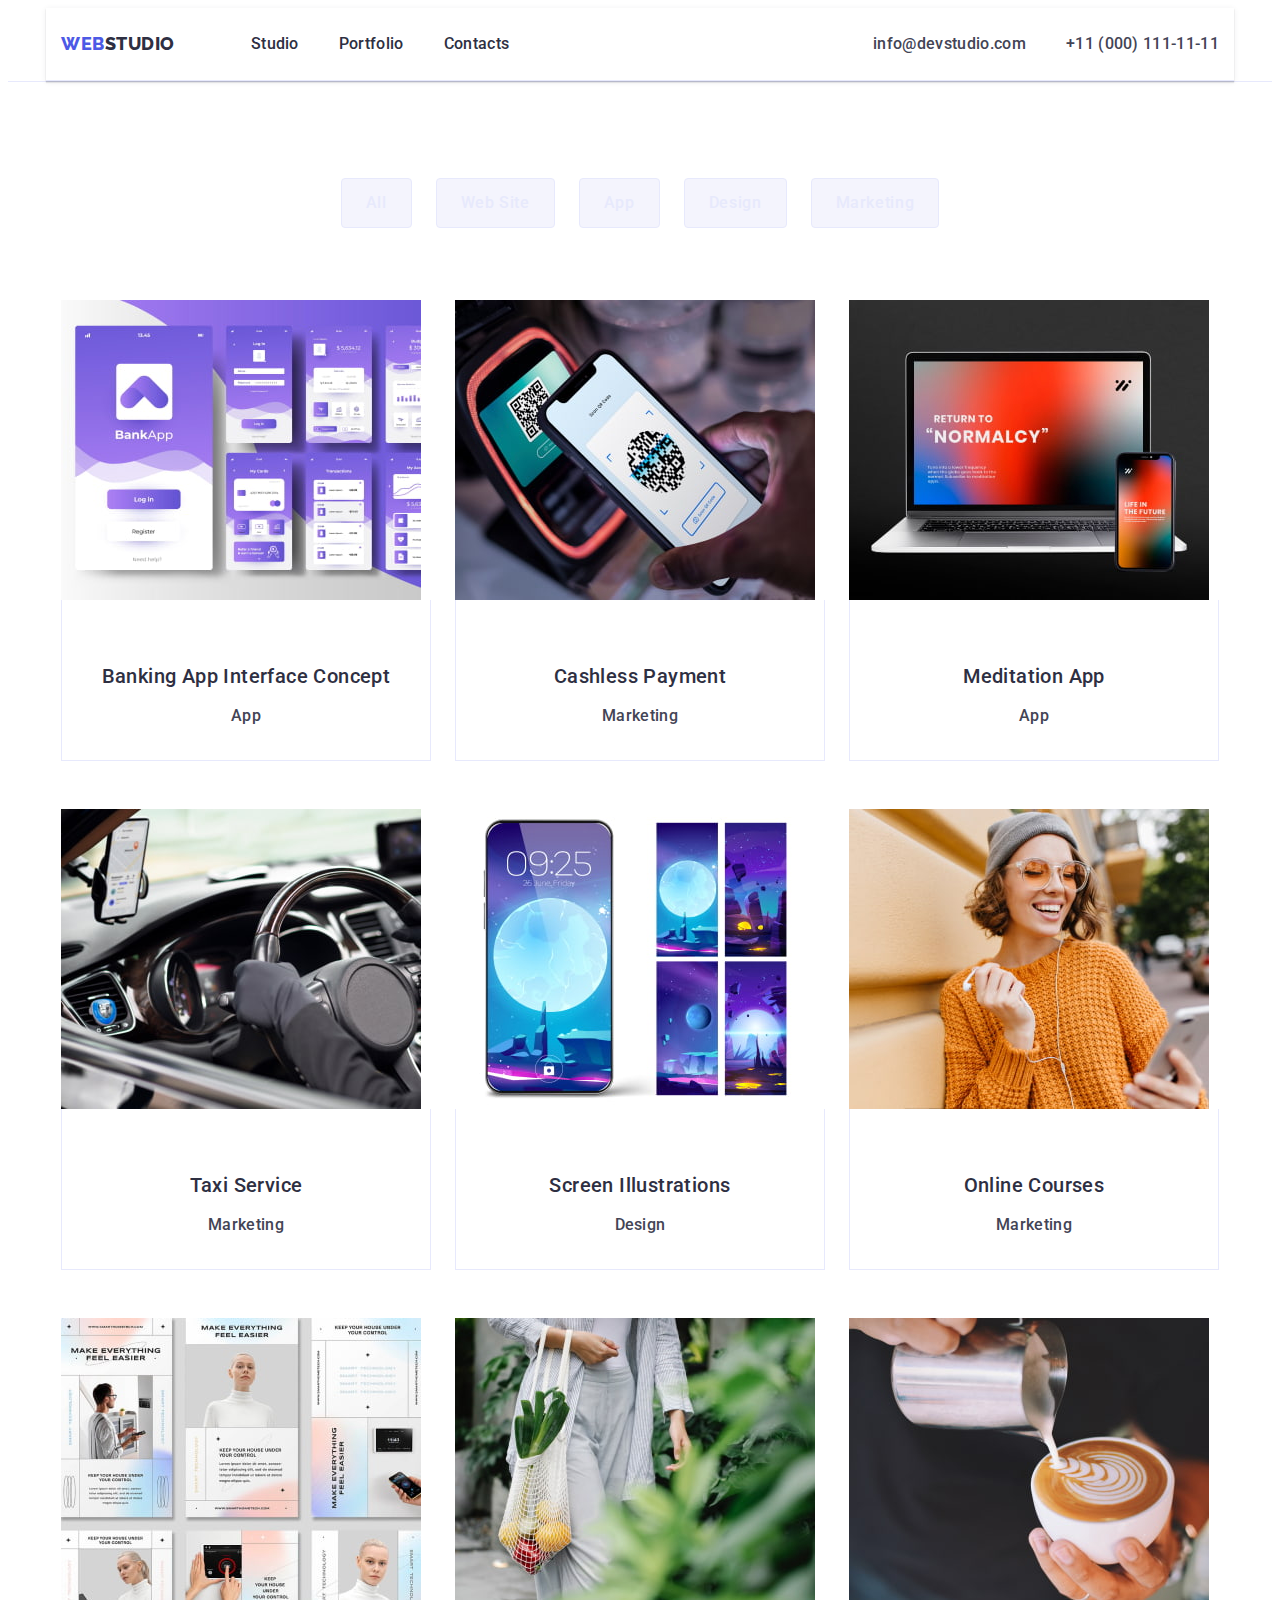
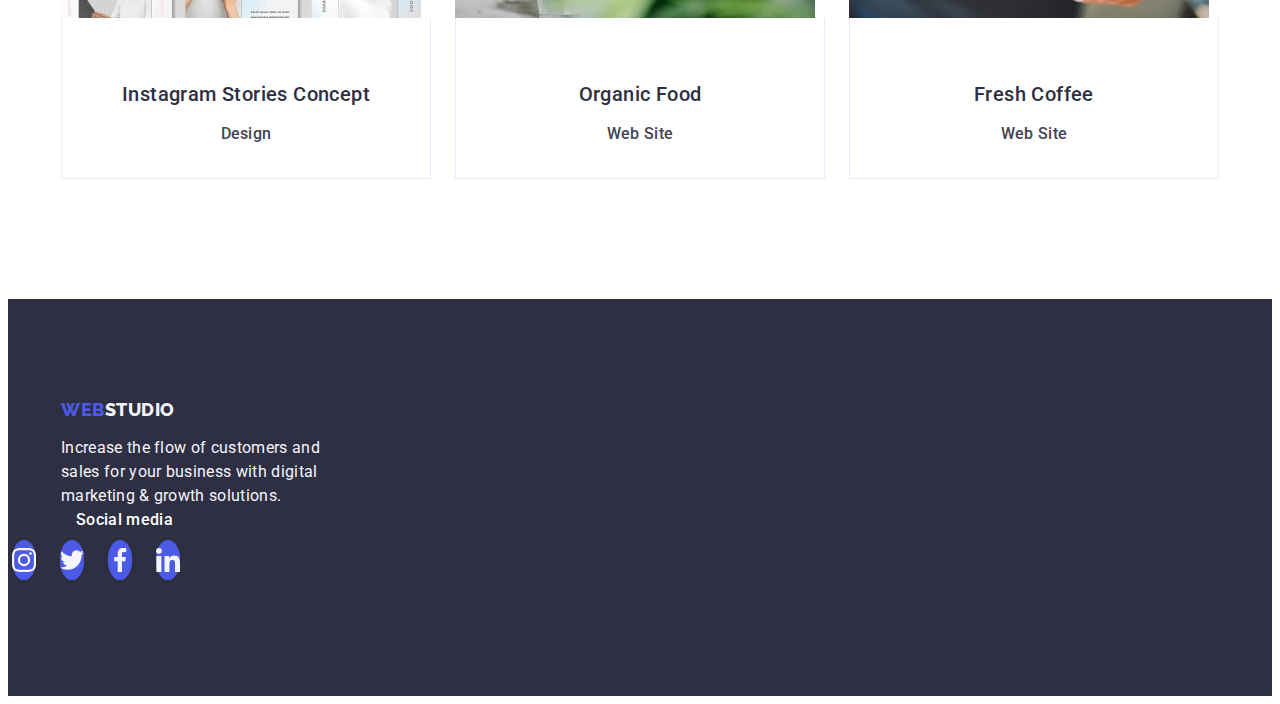
==== commit b4179241: "update" ====
--- a/portfolio.html
+++ b/portfolio.html
@@ -295,38 +295,30 @@
             <ul class="team-card-socials socials">
               <li class="socials-item">
                 <a href="" class="socials-link">
-                  <span class="hero-link-circle">
-                    <svg class="socials-icon" width="24px" height="24px">
-                      <use href="./images/icons.svg#icon-instagram-2"></use>
-                    </svg>
-                  </span>
+                  <svg class="socials-icon" width="24px" height="24px">
+                    <use href="./images/icons.svg#icon-instagram-2"></use>
+                  </svg>
                 </a>
               </li>
               <li class="socials-item">
                 <a href="" class="socials-link">
-                  <span class="hero-link-circle">
-                    <svg class="socials-icon" width="24px" height="24px">
-                      <use href="./images/icons.svg#icon-twitter-1"></use>
-                    </svg>
-                  </span>
+                  <svg class="socials-icon" width="24px" height="24px">
+                    <use href="./images/icons.svg#icon-twitter-1"></use>
+                  </svg>
                 </a>
               </li>
               <li class="socials-item">
                 <a href="" class="socials-link">
-                  <span class="hero-link-circle">
-                    <svg class="socials-icon" width="24px" height="24px">
-                      <use href="./images/icons.svg#icon-facebook-1"></use>
-                    </svg>
-                  </span>
+                  <svg class="socials-icon" width="24px" height="24px">
+                    <use href="./images/icons.svg#icon-facebook-1"></use>
+                  </svg>
                 </a>
               </li>
               <li class="socials-item">
                 <a href="" class="socials-link">
-                  <span class="hero-link-circle">
-                    <svg class="socials-icon" width="24px" height="24px">
-                      <use href="./images/icons.svg#icon-linkedin-1"></use>
-                    </svg>
-                  </span>
+                  <svg class="socials-icon" width="24px" height="24px">
+                    <use href="./images/icons.svg#icon-linkedin-1"></use>
+                  </svg>
                 </a>
               </li>
             </ul>
--- a/css/styles.css
+++ b/css/styles.css
@@ -526,7 +526,7 @@
 
 .team-card-socials {
     display: flex;
-    gap: 16px;
+    gap: 24px;
     justify-content: center;
     align-items: center;
     width: 40px;
@@ -534,11 +534,10 @@
      
     margin-top: 8px;
     /* margin-bottom: 32px; */
-    margin-left: 16px;
-    margin-right: 16px;
+   
     list-style-type: none;
     padding-left: 0;
-    max-width: 232px;
+    
 }
 
 .socials-item {
@@ -562,21 +561,19 @@
 }
 .socials-link :hover, .socials-link :focus {
     background-color: #31d0aa;
-    background-color: #31d0aa;
-}
-
-.hero-link-circle {
+}
+
+/* .hero-link-circle {
     display: inline-flex;
     align-items: center;
     justify-content: center;
-    /* gap: 24px; */
 
     width: 40px;
     height: 40px;
 
     background-color:  #4D5AE5;
     border-radius: 50%;
-}
+} */
 
 .socials-icon {
     fill: #F4F4FD;
@@ -586,7 +583,6 @@
 .section-customers {
     padding-top: 120px;
     padding-bottom: 120px;
-    max-width: 1128px;
 }
 
 .box-customers {
@@ -629,10 +625,13 @@
     border: 1px solid var(--lightslate, #8E8F99); */
     gap: 24px;
     fill: #8E8F99;
-}
-
-.item-customers :hover {
-fill: #404BBF;
+    transition:border-color 250ms cubic-bezier(0.4, 0, 0.2, 1),
+        color 250ms cubic-bezier(0.4, 0, 0.2, 1);
+}
+
+.item-customers :hover, .item-customers :focus  {
+border-color: #404bbf;
+color: #404bbf;
 }
 
 .link-customers{
@@ -647,7 +646,7 @@
  
 }
 
-.link-customers :hover {
+.link-customers :hover, .link-customers :focus  {
     border-color: #404bbf;
     color: #404bbf;
 }
@@ -663,6 +662,7 @@
 
 /* Footer */
 .footer{
+    display: flex;
     padding: 100px 0;
     background-color: var(--footer-background-color);
     
@@ -670,8 +670,9 @@
 
 .footer-box {
     display: flex;
+    margin-right: 120px
     align-items: baseline;
-    margin-right: 120px
+    
 }
 
 .logo {
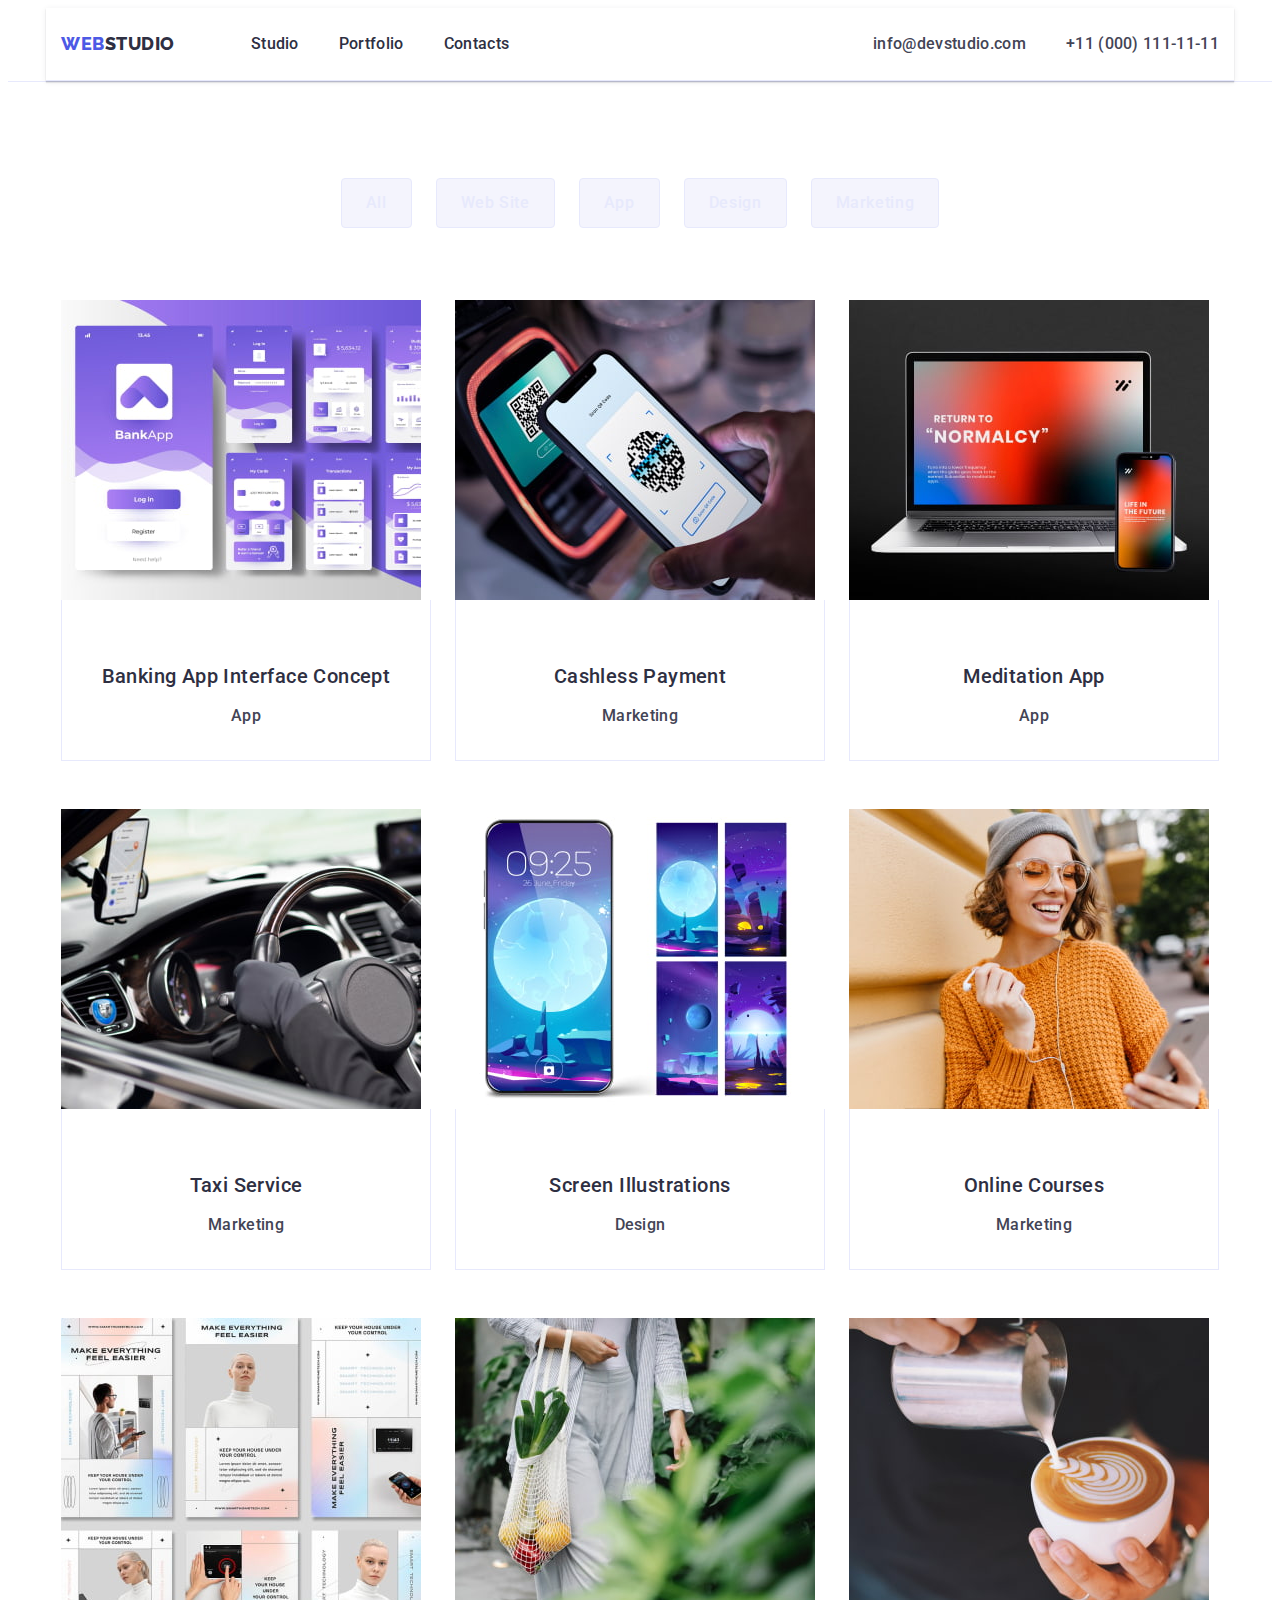
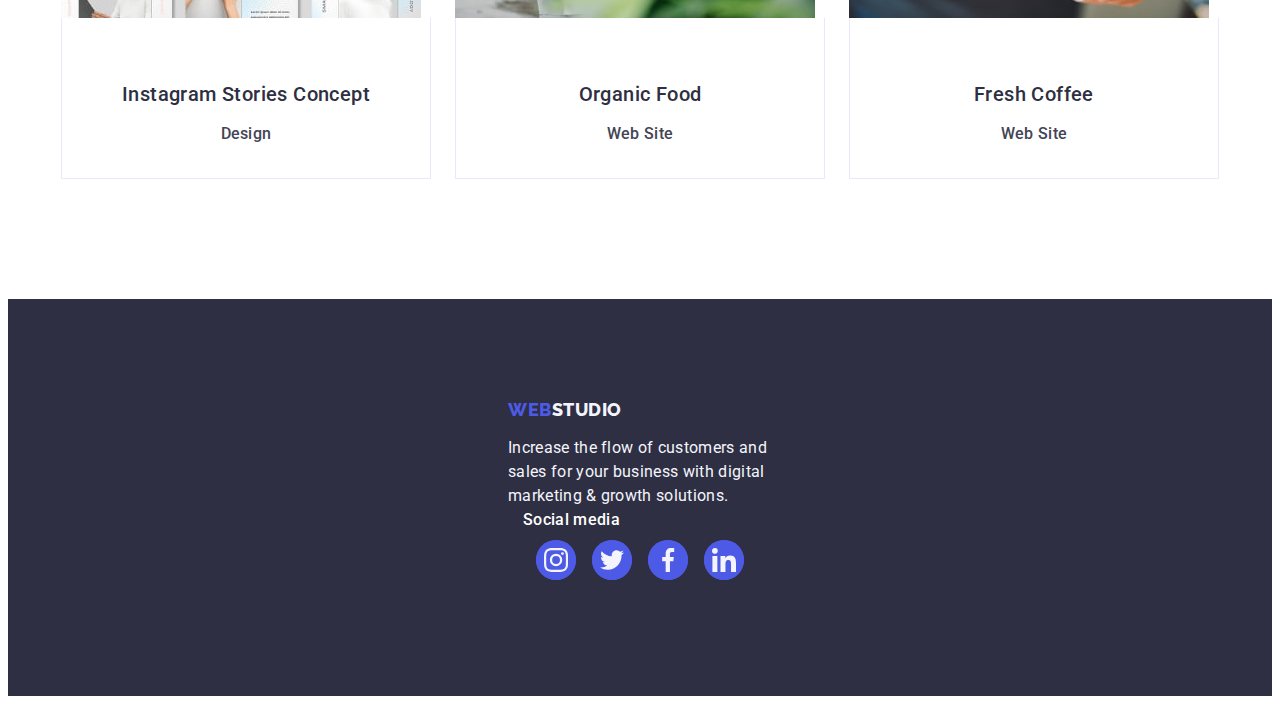
==== commit ef1f58c6: "Update" ====
--- a/portfolio.html
+++ b/portfolio.html
@@ -281,47 +281,49 @@
       </section>
     </main>
     <footer class="portfolio-footer">
-      <div class="box-social-media container footer">
-        <div class="text-footer">
-          <a class="link logo" href="./index.html"
-            >Web<span class="logo-light">Studio</span></a
-          >
-          <p class="logo-desc">
-            Increase the flow of customers and sales for your business with
-            digital marketing & growth solutions.
-          </p>
-          <div class="box-social-media container">
-            <p class="subtitle-social-media">Social media</p>
-            <ul class="team-card-socials socials">
-              <li class="socials-item">
-                <a href="" class="socials-link">
-                  <svg class="socials-icon" width="24px" height="24px">
-                    <use href="./images/icons.svg#icon-instagram-2"></use>
-                  </svg>
-                </a>
-              </li>
-              <li class="socials-item">
-                <a href="" class="socials-link">
-                  <svg class="socials-icon" width="24px" height="24px">
-                    <use href="./images/icons.svg#icon-twitter-1"></use>
-                  </svg>
-                </a>
-              </li>
-              <li class="socials-item">
-                <a href="" class="socials-link">
-                  <svg class="socials-icon" width="24px" height="24px">
-                    <use href="./images/icons.svg#icon-facebook-1"></use>
-                  </svg>
-                </a>
-              </li>
-              <li class="socials-item">
-                <a href="" class="socials-link">
-                  <svg class="socials-icon" width="24px" height="24px">
-                    <use href="./images/icons.svg#icon-linkedin-1"></use>
-                  </svg>
-                </a>
-              </li>
-            </ul>
+      <div class="footer-all">
+        <div class="box-social-media container footer">
+          <div class="text-footer">
+            <a class="link logo" href="./index.html"
+              >Web<span class="logo-light">Studio</span></a
+            >
+            <p class="logo-desc">
+              Increase the flow of customers and sales for your business with
+              digital marketing & growth solutions.
+            </p>
+            <div class="box-social-media container">
+              <p class="subtitle-social-media">Social media</p>
+              <ul class="team-card-socials socials">
+                <li class="socials-item">
+                  <a href="" class="socials-link">
+                    <svg class="socials-icon" width="24px" height="24px">
+                      <use href="./images/icons.svg#icon-instagram-2"></use>
+                    </svg>
+                  </a>
+                </li>
+                <li class="socials-item">
+                  <a href="" class="socials-link">
+                    <svg class="socials-icon" width="24px" height="24px">
+                      <use href="./images/icons.svg#icon-twitter-1"></use>
+                    </svg>
+                  </a>
+                </li>
+                <li class="socials-item">
+                  <a href="" class="socials-link">
+                    <svg class="socials-icon" width="24px" height="24px">
+                      <use href="./images/icons.svg#icon-facebook-1"></use>
+                    </svg>
+                  </a>
+                </li>
+                <li class="socials-item">
+                  <a href="" class="socials-link">
+                    <svg class="socials-icon" width="24px" height="24px">
+                      <use href="./images/icons.svg#icon-linkedin-1"></use>
+                    </svg>
+                  </a>
+                </li>
+              </ul>
+            </div>
           </div>
         </div>
       </div>
--- a/css/styles.css
+++ b/css/styles.css
@@ -526,11 +526,10 @@
 
 .team-card-socials {
     display: flex;
-    gap: 24px;
+    gap: 16px;
     justify-content: center;
     align-items: center;
-    width: 40px;
-    height: 40px;
+
      
     margin-top: 8px;
     /* margin-bottom: 32px; */
@@ -661,16 +660,21 @@
 }
 
 /* Footer */
+.footer-all {
+    display: flex;
+    align-items: baseline;
+}
 .footer{
     display: flex;
     padding: 100px 0;
     background-color: var(--footer-background-color);
+    align-items: baseline;
     
 }
 
 .footer-box {
     display: flex;
-    margin-right: 120px
+    margin-right: 120px;
     align-items: baseline;
     
 }
@@ -822,7 +826,8 @@
 }
 
 .box-social-media {
-   
+    
+
 }
 
 .overlay {
@@ -865,7 +870,6 @@
         /* Body Medium */
         font-family: Roboto;
         font-size: 16px;
-        font-style: normal;
         font-weight: 500;
         line-height: 1.5;
         letter-spacing: 0.02em;
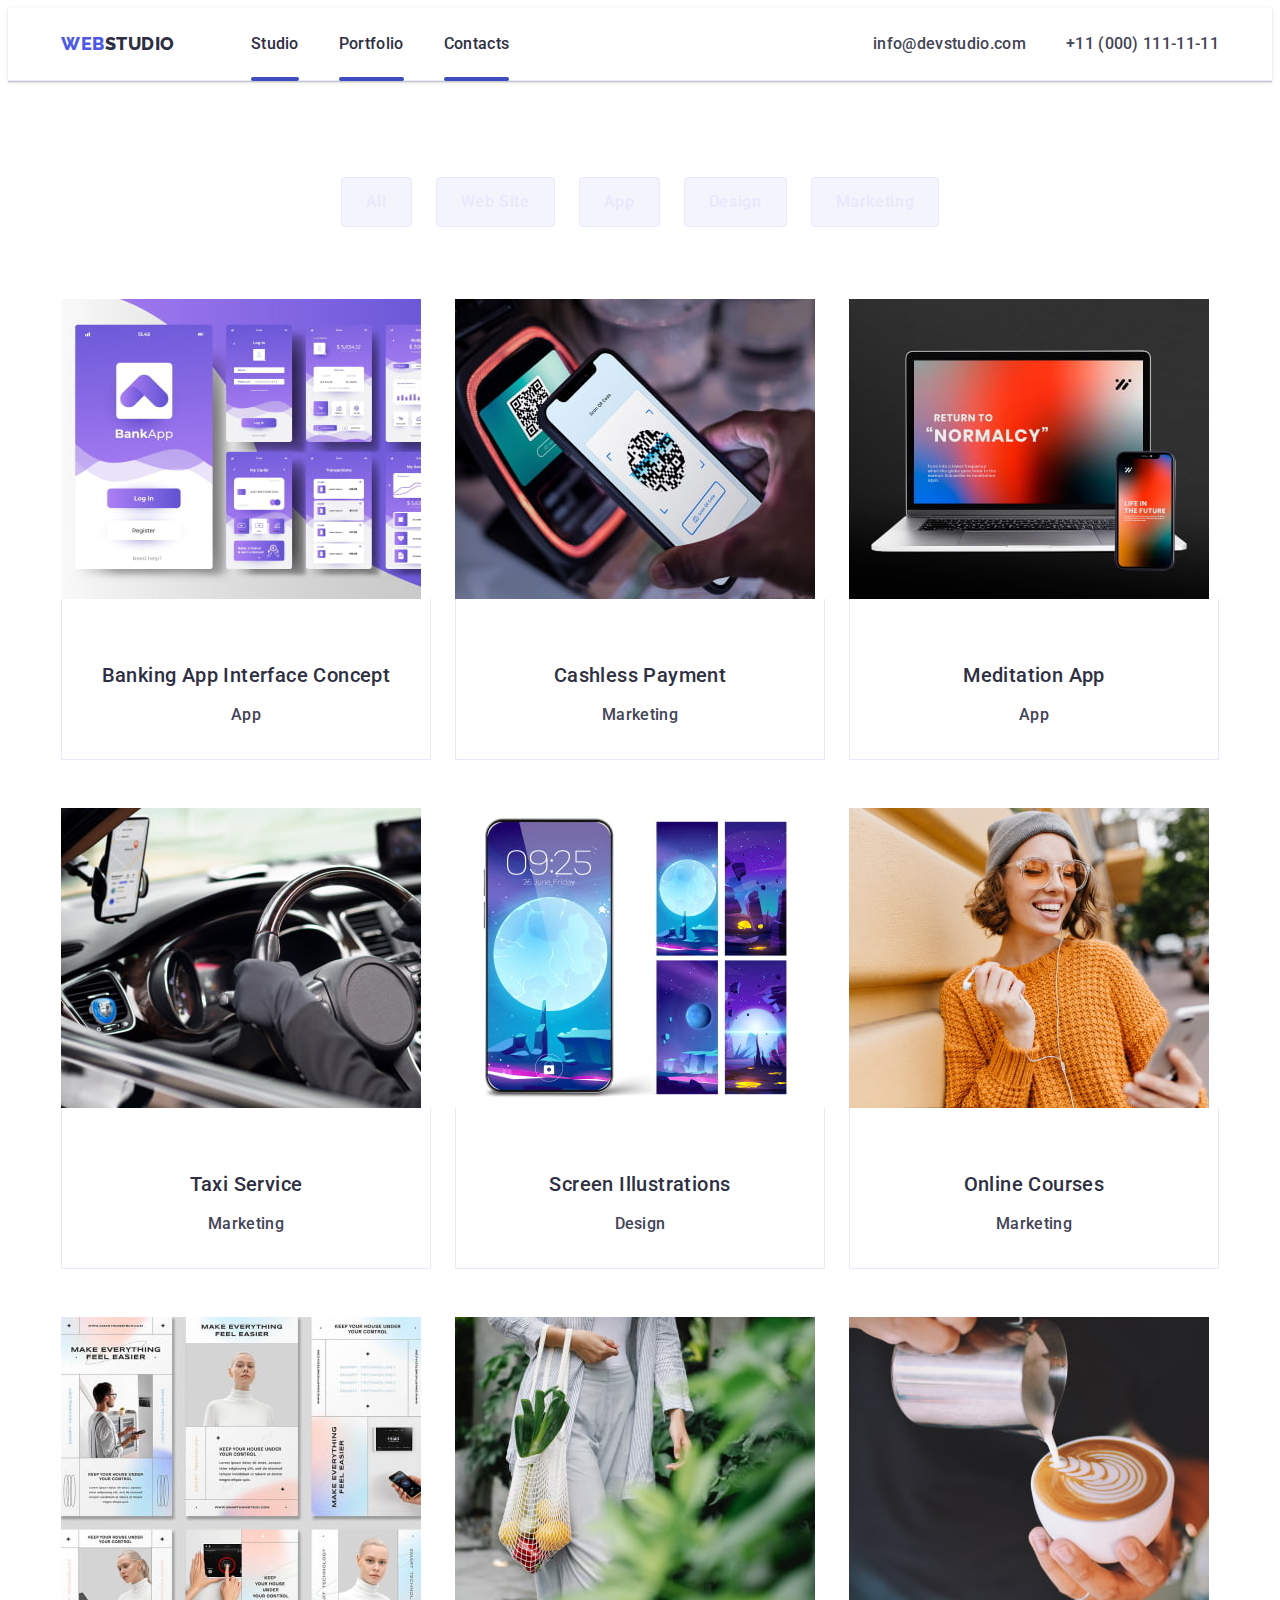
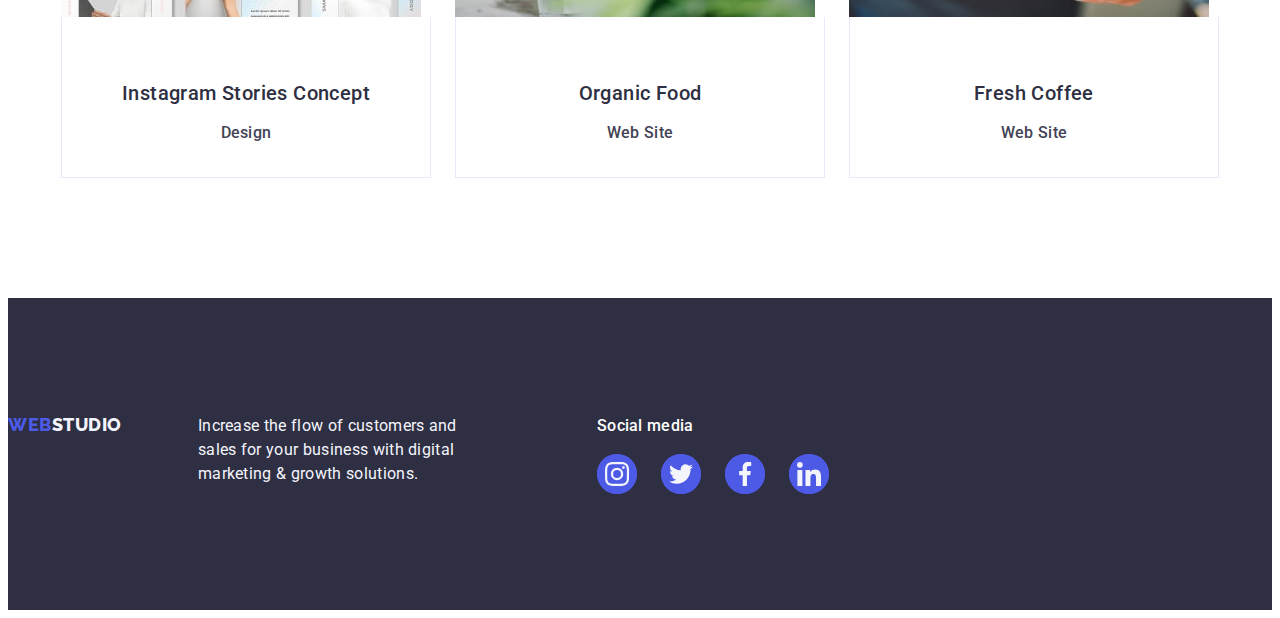
==== commit 11fdb65b: "Update" ====
--- a/portfolio.html
+++ b/portfolio.html
@@ -280,51 +280,49 @@
         </div>
       </section>
     </main>
-    <footer class="portfolio-footer">
+    <footer class="footer">
       <div class="footer-all">
-        <div class="box-social-media container footer">
-          <div class="text-footer">
-            <a class="link logo" href="./index.html"
-              >Web<span class="logo-light">Studio</span></a
-            >
-            <p class="logo-desc">
-              Increase the flow of customers and sales for your business with
-              digital marketing & growth solutions.
-            </p>
-            <div class="box-social-media container">
-              <p class="subtitle-social-media">Social media</p>
-              <ul class="team-card-socials socials">
-                <li class="socials-item">
-                  <a href="" class="socials-link">
-                    <svg class="socials-icon" width="24px" height="24px">
-                      <use href="./images/icons.svg#icon-instagram-2"></use>
-                    </svg>
-                  </a>
-                </li>
-                <li class="socials-item">
-                  <a href="" class="socials-link">
-                    <svg class="socials-icon" width="24px" height="24px">
-                      <use href="./images/icons.svg#icon-twitter-1"></use>
-                    </svg>
-                  </a>
-                </li>
-                <li class="socials-item">
-                  <a href="" class="socials-link">
-                    <svg class="socials-icon" width="24px" height="24px">
-                      <use href="./images/icons.svg#icon-facebook-1"></use>
-                    </svg>
-                  </a>
-                </li>
-                <li class="socials-item">
-                  <a href="" class="socials-link">
-                    <svg class="socials-icon" width="24px" height="24px">
-                      <use href="./images/icons.svg#icon-linkedin-1"></use>
-                    </svg>
-                  </a>
-                </li>
-              </ul>
-            </div>
-          </div>
+        <div class="footer-box">
+          <a class="logo-footer link logo" href="./index.html"
+            >Web<span class="logo-light">Studio</span></a
+          >
+          <p class="logo-desc">
+            Increase the flow of customers and sales for your business with
+            digital marketing & growth solutions.
+          </p>
+        </div>
+        <div class="box-social-media container">
+          <p class="subtitle-social-media">Social media</p>
+          <ul class="team-card-socials socials">
+            <li class="socials-item">
+              <a href="" class="socials-link">
+                <svg class="socials-icon" width="24" height="24">
+                  <use href="./images/icons.svg#icon-instagram-2"></use>
+                </svg>
+              </a>
+            </li>
+            <li class="socials-item">
+              <a href="" class="socials-link">
+                <svg class="socials-icon" width="24" height="24">
+                  <use href="./images/icons.svg#icon-twitter-1"></use>
+                </svg>
+              </a>
+            </li>
+            <li class="socials-item">
+              <a href="" class="socials-link">
+                <svg class="socials-icon" width="24" height="24">
+                  <use href="./images/icons.svg#icon-facebook-1"></use>
+                </svg>
+              </a>
+            </li>
+            <li class="socials-item">
+              <a href="" class="socials-link">
+                <svg class="socials-icon" width="24" height="24">
+                  <use href="./images/icons.svg#icon-linkedin-1"></use>
+                </svg>
+              </a>
+            </li>
+          </ul>
         </div>
       </div>
     </footer>
--- a/css/styles.css
+++ b/css/styles.css
@@ -39,15 +39,18 @@
 background-color: var(--bg-color);
 }
 .header-section{
-    border-bottom: 1px solid #e7e9fc
+    border-bottom: 1px solid #e7e9fc;
+    box-shadow:0px 2px 1px rgba(46, 47, 66, 0.08),
+        0px 1px 1px rgba(46, 47, 66, 0.16),
+        0px 1px 6px rgba(46, 47, 66, 0.08);
 }
 .header-container {
     display: flex;
     justify-content: space-between;
-    border-bottom: 1px solid #e7e9fc;
+    /* border-bottom: 1px solid #e7e9fc;
     box-shadow: 0px 2px 1px rgba(46, 47, 66, 0.08),
         0px 1px 1px rgba(46, 47, 66, 0.16),
-        0px 1px 6px rgba(46, 47, 66, 0.08);
+        0px 1px 6px rgba(46, 47, 66, 0.08); */
 }
 
 /* reset start */
@@ -77,11 +80,11 @@
     height: auto;
     object-fit: cover;
 }
-.section {
+/* .section {
     padding-top: 60px;
     padding-bottom: 60px;
 
-}
+} */
 .container {
     max-width: 1158px;
     padding-left: 15px;
@@ -193,7 +196,9 @@
 font-size: 16px;
 line-height: 1.5;
 letter-spacing: 0.002em;
-color:var(--color-nav-list-item)
+color:var(--color-nav-list-item);
+transition: 250ms cubic-bezier(0.4, 0, 0.2, 1);
+
 }
 
 
@@ -210,7 +215,7 @@
 .nav-list-link::after {
     content: "";
     position: absolute;
-    bottom: -1;
+    bottom: -1px;
     left: 0;
 
     display: block;
@@ -219,7 +224,7 @@
     bottom: -1;
     height: 4px;
     border-radius: 2px;
-    /* background-color: #404bbf; */
+    background-color: #404bbf; 
 }
 
 
@@ -526,7 +531,7 @@
 
 .team-card-socials {
     display: flex;
-    gap: 16px;
+    gap: 24px;
     justify-content: center;
     align-items: center;
 
@@ -557,8 +562,13 @@
     display: flex;
     align-items: center;
     justify-content: center;
-}
-.socials-link :hover, .socials-link :focus {
+    transition: background-color 250ms cubic-bezier(0.4, 0, 0.2, 1);
+}
+.socials-link :hover {
+    background-color: #31d0aa;
+}
+
+.socials-link :focus :focus {
     background-color: #31d0aa;
 }
 
@@ -628,10 +638,18 @@
         color 250ms cubic-bezier(0.4, 0, 0.2, 1);
 }
 
-.item-customers :hover, .item-customers :focus  {
+.item-customers :hover  {
 border-color: #404bbf;
 color: #404bbf;
 }
+
+
+.item-customers :focus {
+    border-color: #404bbf;
+    color: #404bbf;
+   
+}
+
 
 .link-customers{
     width: 100%;
@@ -641,7 +659,9 @@
     display: flex;
     align-items: center;
     justify-content: center;
-    color: var(--link-customers-color)
+    color: var(--link-customers-color);
+    transition:border-color 250ms cubic-bezier(0.4, 0, 0.2, 1),
+        color 250ms cubic-bezier(0.4, 0, 0.2, 1);
  
 }
 
@@ -727,6 +747,9 @@
     transition: box-shadow 250ms cubic-bezier(0.4, 0, 0.2, 1);
 }
 
+.list-row {
+    display: block;
+}
 .list {
 list-style:none;
 }
@@ -770,6 +793,9 @@
     color: #FFFFFF;
     background-color: #404BBF;
     border: 1px solid transparent;
+    box-shadow:0px 3px 1px rgba(0, 0, 0, 0.1),
+        0px 2px 1px rgba(0, 0, 0, 0.08),
+        0px 2px 2px rgba(0, 0, 0, 0.12);
 }
 
 .section-container{
@@ -861,7 +887,9 @@
     color: var(--cloud, #F4F4FD);
     font-size: 16px;
     line-height: 1.5;
-    letter-spacing: 0.03em;
+    letter-spacing: 0.02em;
+    padding: 40px 32px;
+    transition: transform 250ms cubic-bezier(0.4, 0, 0.2, 1);
 }
 
 .subtitle-social-media{
@@ -873,6 +901,7 @@
         font-weight: 500;
         line-height: 1.5;
         letter-spacing: 0.02em;
+        margin-bottom: 16px;
 }
 
 /* Modal window */
@@ -911,6 +940,9 @@
     position: absolute;
     top: 24px;
     right: 24px;
+    width: 24px;
+    height: 24px;
+    border-radius: 50%;
     display: flex;
     justify-content: center;
     align-items: center;
@@ -920,11 +952,22 @@
     transition: background-color 250ms cubic-bezier(0.4, 0, 0.2, 1), border 250ms cubic-bezier(0.4, 0, 0.2, 1);
 }
 
-.modal-btn :hover, .modal-btn :focus {
+.modal-btn :hover {
     background-color: #404bbf;
     border: none;
-    
-}
+}
+.modal-btn :focus {
+    background-color: #404bbf;
+    border: none;
+}
+
 .modal-btn-icon {
 transition: fill 250ms cubic-bezier(0.4, 0, 0.2, 1);
+}
+
+.modal-btn-icon :hover {
+    fill: #ffffff;
+}
+.modal-btn-icon :focus {
+    fill: #ffffff;
 }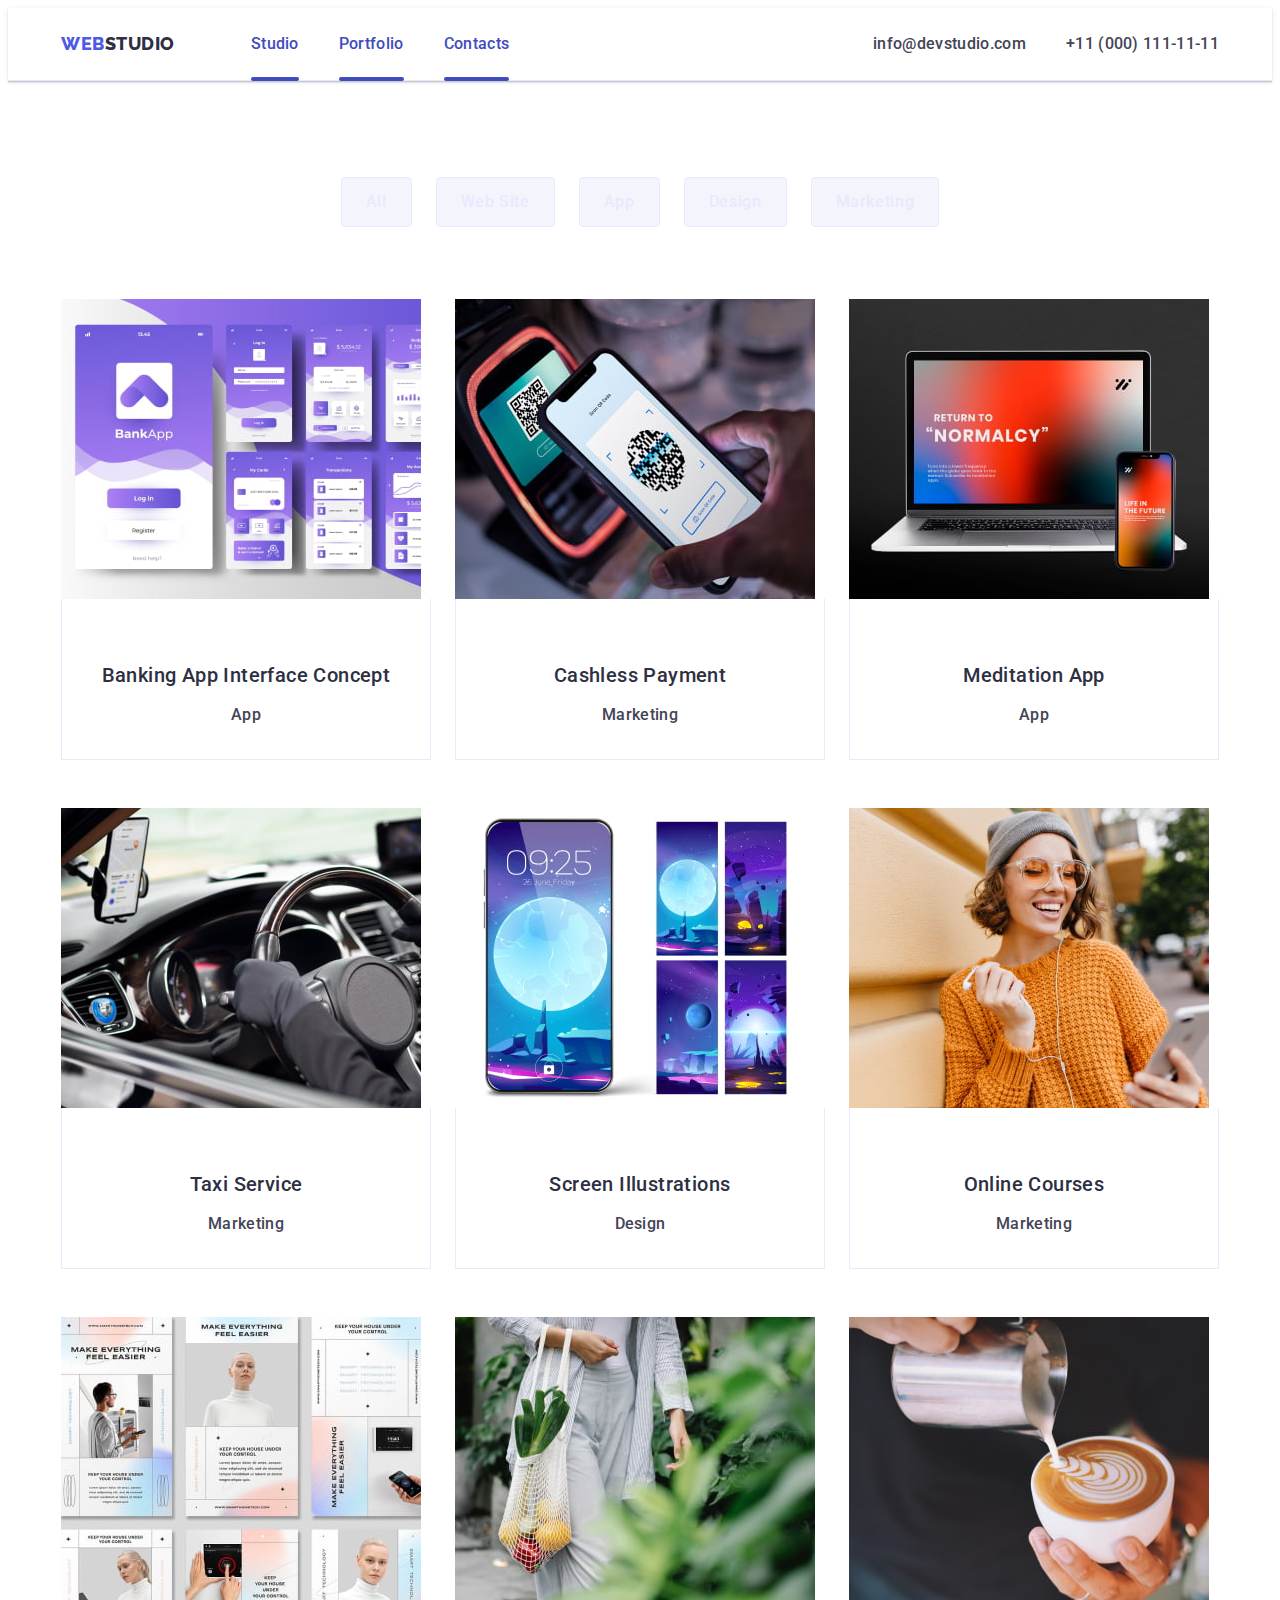
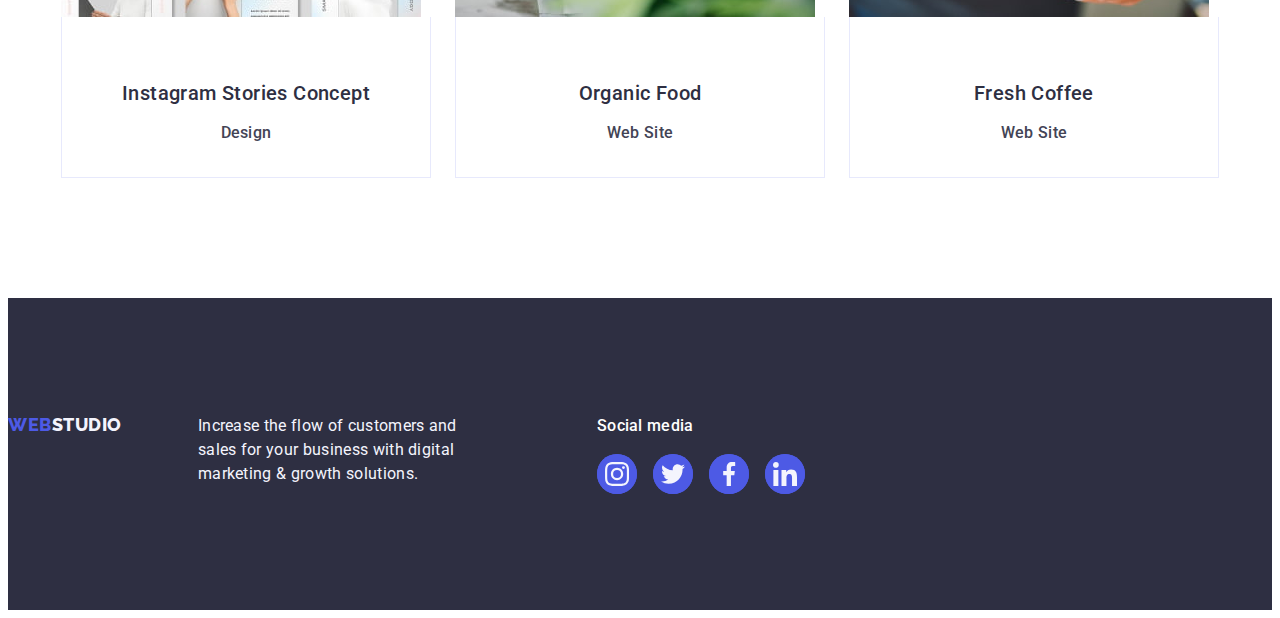
==== commit 4280cb77: "update" ====
--- a/portfolio.html
+++ b/portfolio.html
@@ -295,28 +295,28 @@
           <p class="subtitle-social-media">Social media</p>
           <ul class="team-card-socials socials">
             <li class="socials-item">
-              <a href="" class="socials-link">
+              <a href="" class="socials-link link-socials-footer">
                 <svg class="socials-icon" width="24" height="24">
                   <use href="./images/icons.svg#icon-instagram-2"></use>
                 </svg>
               </a>
             </li>
             <li class="socials-item">
-              <a href="" class="socials-link">
+              <a href="" class="socials-link link-socials-footer">
                 <svg class="socials-icon" width="24" height="24">
                   <use href="./images/icons.svg#icon-twitter-1"></use>
                 </svg>
               </a>
             </li>
             <li class="socials-item">
-              <a href="" class="socials-link">
+              <a href="" class="socials-link link-socials-footer">
                 <svg class="socials-icon" width="24" height="24">
                   <use href="./images/icons.svg#icon-facebook-1"></use>
                 </svg>
               </a>
             </li>
             <li class="socials-item">
-              <a href="" class="socials-link">
+              <a href="" class="socials-link link-socials-footer">
                 <svg class="socials-icon" width="24" height="24">
                   <use href="./images/icons.svg#icon-linkedin-1"></use>
                 </svg>
--- a/css/styles.css
+++ b/css/styles.css
@@ -198,6 +198,7 @@
 letter-spacing: 0.002em;
 color:var(--color-nav-list-item);
 transition: 250ms cubic-bezier(0.4, 0, 0.2, 1);
+color: #404bbf;
 
 }
 
@@ -208,8 +209,7 @@
     display: block;
     padding-top: 24px;
     padding-bottom: 24px;
-
-    transition: color 250ms cubic-bezier(0.4, 0, 0.2, 1), color 250ms cubic-bezier(0.4, 0, 0.2, 1) ;
+    transition: color 250ms cubic-bezier(0.4, 0, 0.2, 1);
 
 }
 .nav-list-link::after {
@@ -285,7 +285,7 @@
 text-decoration: none;
 color: currentColor;
 
-transition: color 250ms cubic-bezier(0.4, 0, 0.2, 1), color 250ms cubic-bezier(0.4, 0, 0.2, 1);
+transition: color 250ms cubic-bezier(0.4, 0, 0.2, 1);
 
 }
 
@@ -529,9 +529,13 @@
 color: var(--desc-list-text)
 }
 
+.socials {
+gap: 24px;
+}
+
 .team-card-socials {
     display: flex;
-    gap: 24px;
+    gap: 16px;
     justify-content: center;
     align-items: center;
 
@@ -564,13 +568,29 @@
     justify-content: center;
     transition: background-color 250ms cubic-bezier(0.4, 0, 0.2, 1);
 }
+
 .socials-link :hover {
+background-color: #404bbf;
+}
+.socials-link :focus {
+ background-color: #404bbf; 
+}
+.socials:hover {
+/* background-color: #404bbf; */
+}
+
+.socials:focus {
+    /* background-color: #404bbf; */
+}
+
+.link-socials-footer :hover {
+background-color: #31d0aa;
+}
+
+.link-socials-footer :focus {
     background-color: #31d0aa;
 }
 
-.socials-link :focus :focus {
-    background-color: #31d0aa;
-}
 
 /* .hero-link-circle {
     display: inline-flex;
@@ -638,13 +658,13 @@
         color 250ms cubic-bezier(0.4, 0, 0.2, 1);
 }
 
-.item-customers :hover  {
+.item-customers:hover  {
 border-color: #404bbf;
 color: #404bbf;
 }
 
 
-.item-customers :focus {
+.item-customers:focus {
     border-color: #404bbf;
     color: #404bbf;
    
@@ -665,9 +685,14 @@
  
 }
 
-.link-customers :hover, .link-customers :focus  {
+.link-customers:hover {
     border-color: #404bbf;
     color: #404bbf;
+}
+
+.link-customers:focus {
+        border-color: #404bbf;
+        color: #404bbf;
 }
 
 .border-icon{
@@ -952,11 +977,11 @@
     transition: background-color 250ms cubic-bezier(0.4, 0, 0.2, 1), border 250ms cubic-bezier(0.4, 0, 0.2, 1);
 }
 
-.modal-btn :hover {
+.modal-btn:hover {
     background-color: #404bbf;
     border: none;
 }
-.modal-btn :focus {
+.modal-btn:focus {
     background-color: #404bbf;
     border: none;
 }
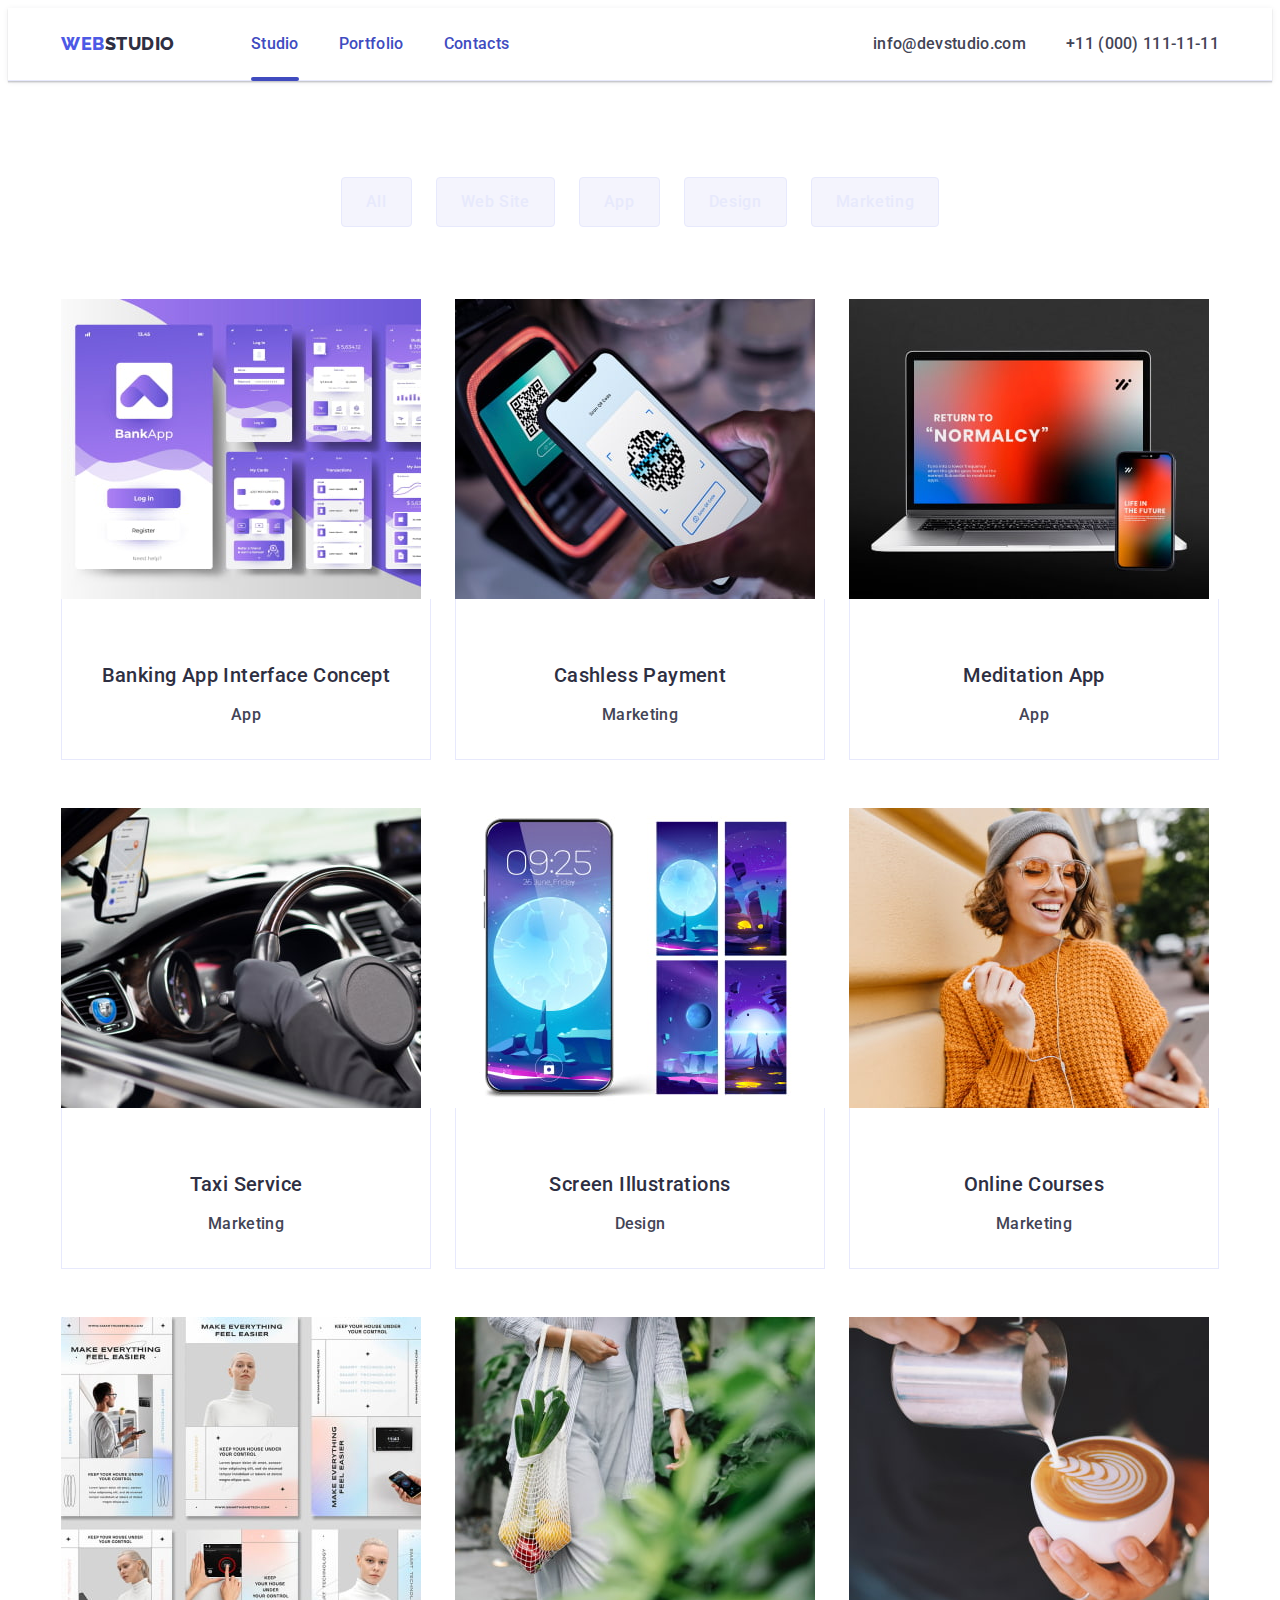
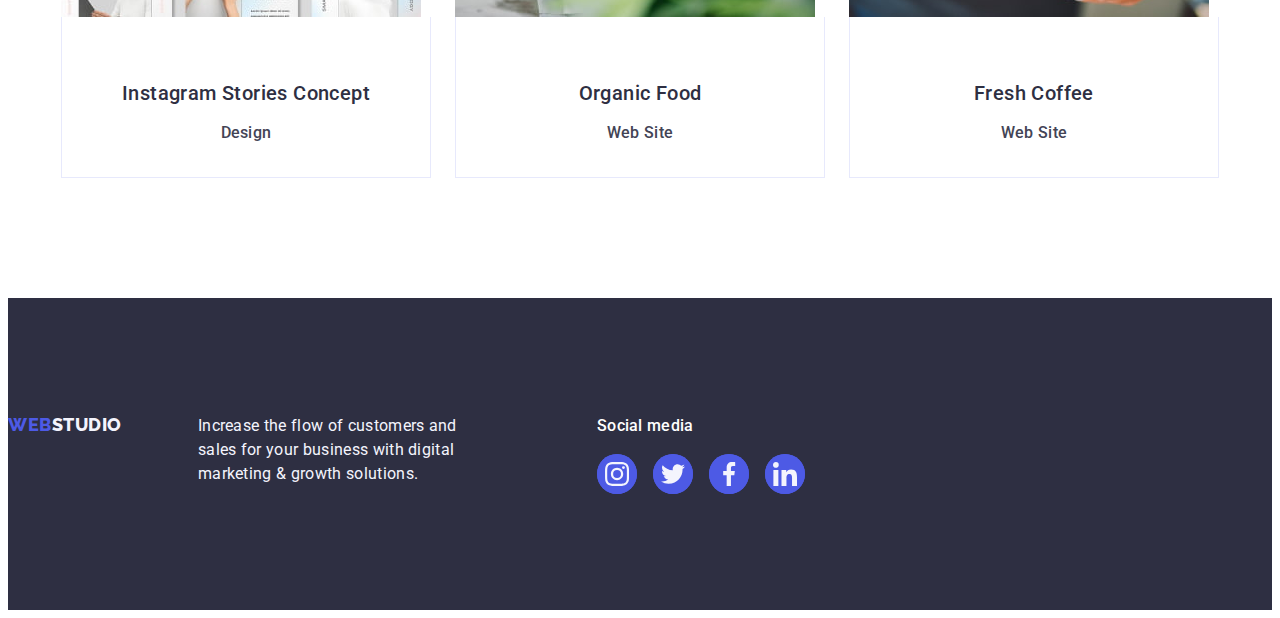
==== commit 18af56a5: "Update" ====
--- a/portfolio.html
+++ b/portfolio.html
@@ -36,7 +36,9 @@
           >
           <ul class="nav-list list">
             <li class="link nav-list-item">
-              <a class="nav-list-link link" href="./index.html">Studio</a>
+              <a class="nav-list-link link current" href="./index.html"
+                >Studio</a
+              >
             </li>
             <li class="link nav-list-item">
               <a class="nav-list-link link" href="./portfolio.html"
--- a/css/styles.css
+++ b/css/styles.css
@@ -224,7 +224,10 @@
     bottom: -1;
     height: 4px;
     border-radius: 2px;
-    background-color: #404bbf; 
+}
+
+.nav-list-link.current::after {
+    background-color: #404bbf;
 }
 
 
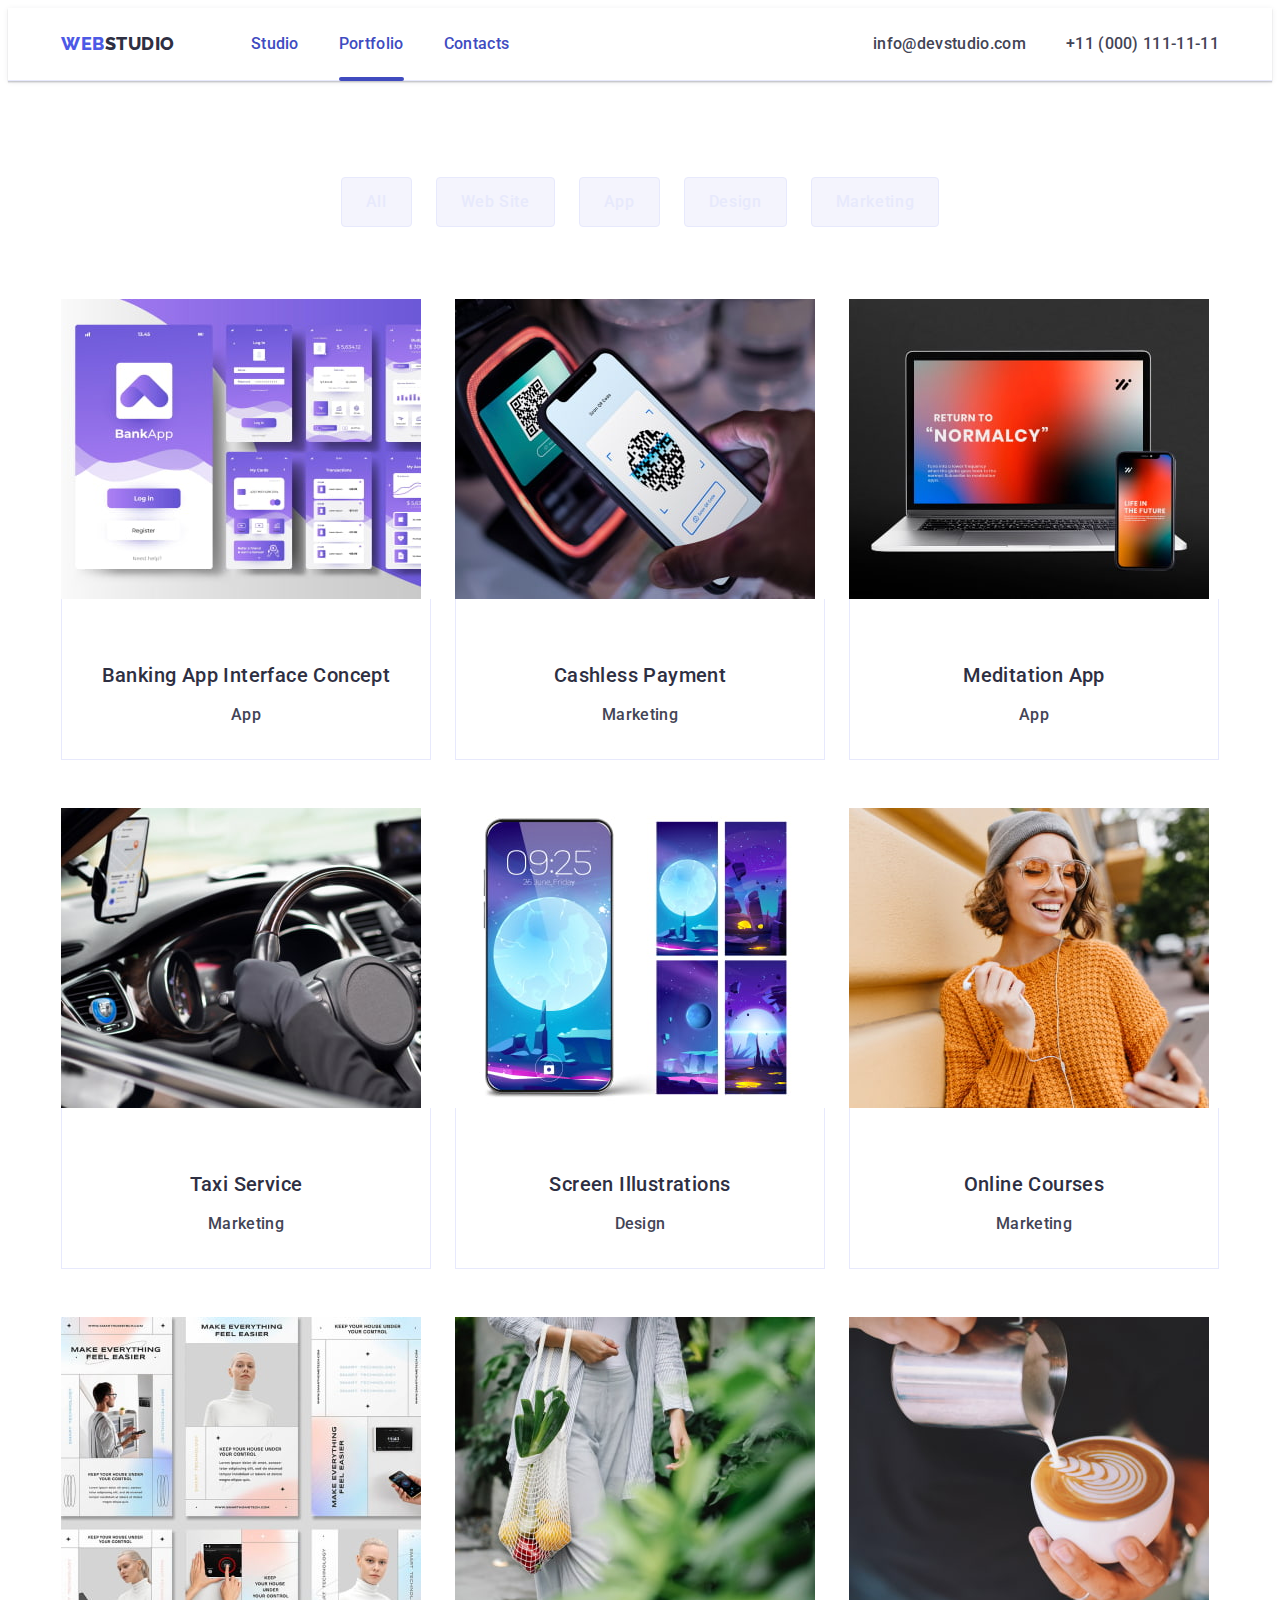
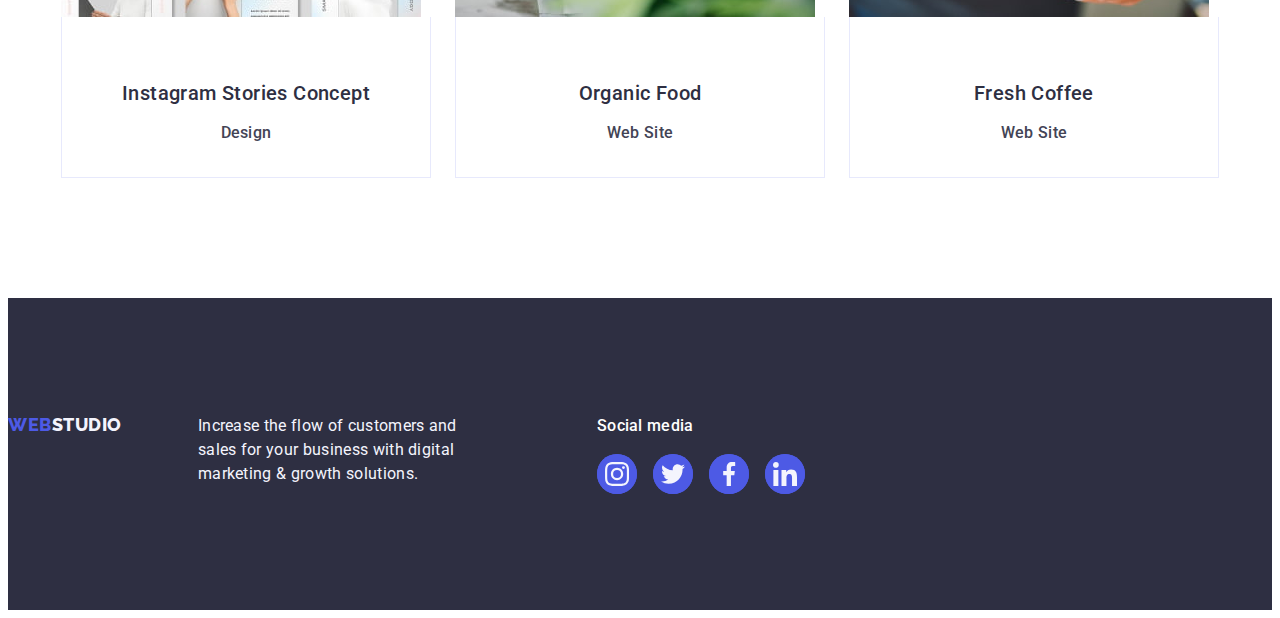
==== commit 0021375e: "Update" ====
--- a/portfolio.html
+++ b/portfolio.html
@@ -36,12 +36,10 @@
           >
           <ul class="nav-list list">
             <li class="link nav-list-item">
-              <a class="nav-list-link link current" href="./index.html"
-                >Studio</a
-              >
+              <a class="nav-list-link link" href="./index.html">Studio</a>
             </li>
             <li class="link nav-list-item">
-              <a class="nav-list-link link" href="./portfolio.html"
+              <a class="nav-list-link link current" href="./portfolio.html"
                 >Portfolio</a
               >
             </li>
--- a/css/styles.css
+++ b/css/styles.css
@@ -224,6 +224,8 @@
     bottom: -1;
     height: 4px;
     border-radius: 2px;
+    
+    
 }
 
 .nav-list-link.current::after {
@@ -551,6 +553,10 @@
     
 }
 
+.list-section-5 {
+    gap: 24px;
+}
+
 .socials-item {
     width: 40px;
     height: 40px;
@@ -572,10 +578,10 @@
     transition: background-color 250ms cubic-bezier(0.4, 0, 0.2, 1);
 }
 
-.socials-link :hover {
+.socials-link:hover {
 background-color: #404bbf;
 }
-.socials-link :focus {
+.socials-link:focus {
  background-color: #404bbf; 
 }
 .socials:hover {
@@ -586,11 +592,11 @@
     /* background-color: #404bbf; */
 }
 
-.link-socials-footer :hover {
+.link-socials-footer:hover {
 background-color: #31d0aa;
 }
 
-.link-socials-footer :focus {
+.link-socials-footer:focus {
     background-color: #31d0aa;
 }
 
@@ -613,8 +619,7 @@
 
 /* Customers */
 .section-customers {
-    padding-top: 120px;
-    padding-bottom: 120px;
+    padding: 120px 0 120px;
 }
 
 .box-customers {
@@ -648,13 +653,10 @@
     list-style-type: none;
     padding-left: 0;
     
-
 }
 .item-customers{
     width: calc((100% - 120px) / 6);
     height: 88px;
-/* border-radius: 4px;
-    border: 1px solid var(--lightslate, #8E8F99); */
     gap: 24px;
     fill: #8E8F99;
     transition:border-color 250ms cubic-bezier(0.4, 0, 0.2, 1),
@@ -685,6 +687,8 @@
     color: var(--link-customers-color);
     transition:border-color 250ms cubic-bezier(0.4, 0, 0.2, 1),
         color 250ms cubic-bezier(0.4, 0, 0.2, 1);
+
+        
  
 }
 
@@ -806,7 +810,11 @@
     background-color: var(--portfolio-button-bg);
     border: 1px solid var(--portfolio-button-color);
     border-radius: 4px;
-
+    
+    transition: color 250ms cubic-bezier(0.4, 0, 0.2, 1),
+        background-color 250ms cubic-bezier(0.4, 0, 0.2, 1),
+        border-color 250ms cubic-bezier(0.4, 0, 0.2, 1),
+        box-shadow 250ms cubic-bezier(0.4, 0, 0.2, 1);;
 }
 
 .portfolio-button:hover {
@@ -909,7 +917,11 @@
 }
 
 .card-set-item-opportunities:hover .overlay {
-    transform: translateY(0);
+    transform: translateY(0%);
+}
+
+.card-set-item-opportunities:focus .overlay {
+    transform: translateY(0%);
 }
 .overlay-text {
     color: var(--cloud, #F4F4FD);
@@ -993,9 +1005,16 @@
 transition: fill 250ms cubic-bezier(0.4, 0, 0.2, 1);
 }
 
-.modal-btn-icon :hover {
+.modal-btn:hover {
+fill: #ffffff;
+}
+.modal-btn:focus {
+fill: #ffffff;
+}
+
+/* .modal-btn-icon:hover {
     fill: #ffffff;
 }
-.modal-btn-icon :focus {
+.modal-btn-icon:focus {
     fill: #ffffff;
-}+} */